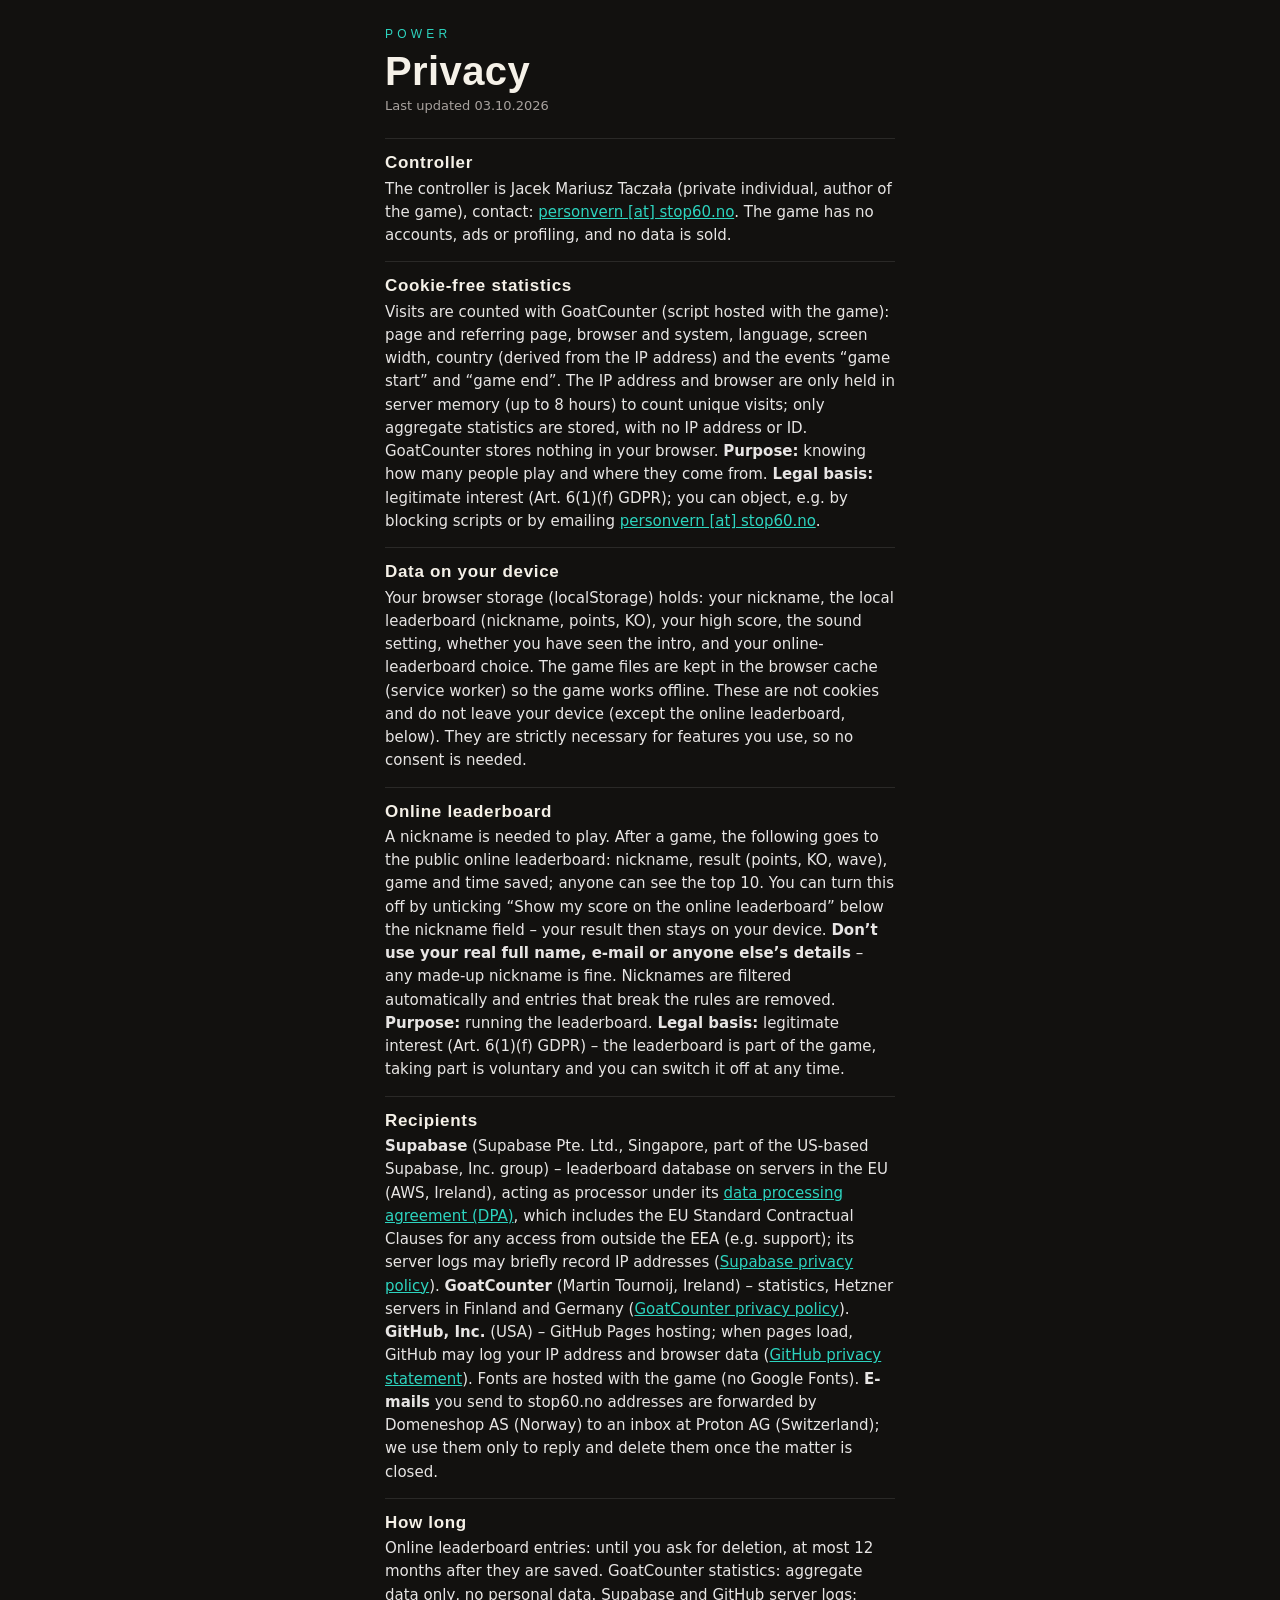
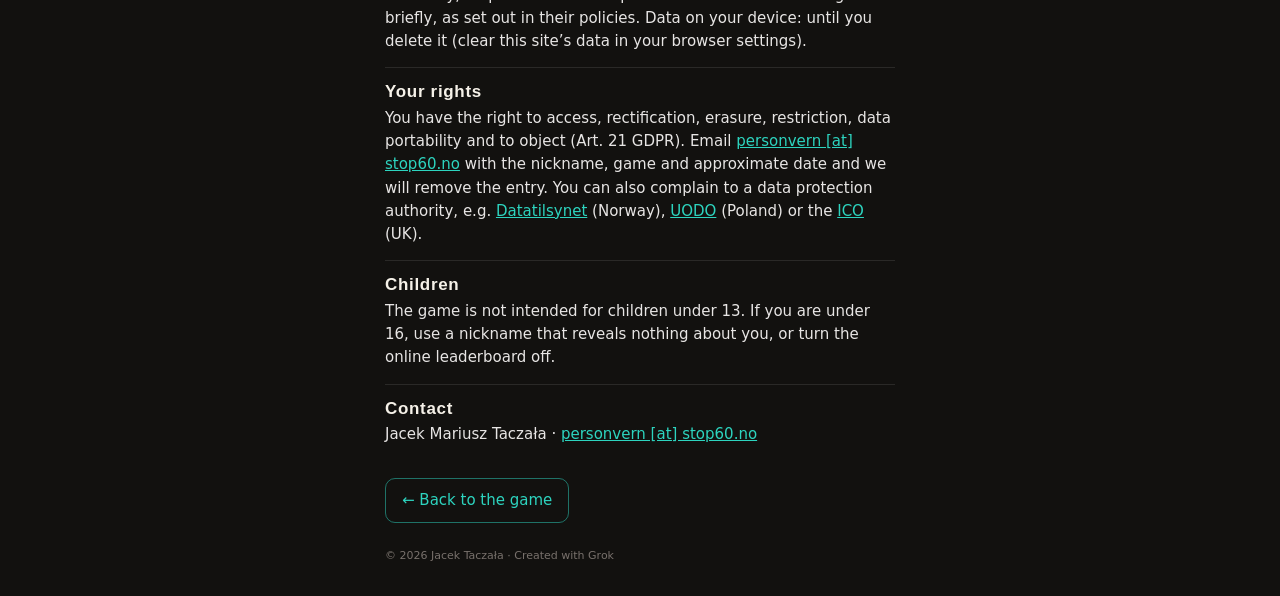
==== privacy/index.html @ 643639ee "Contact: domain e-mail (personvern@/kontakt@stop60.no, shown obfuscated, revealed on click) instead " ====
<!DOCTYPE html>
<!-- Copyright (c) 2026 Jacek Mariusz Taczała. All rights reserved. See LICENSE. -->
<html lang="en"><head><meta charset="utf-8"/>
<meta name="viewport" content="width=device-width, initial-scale=1, viewport-fit=cover"/>
<meta name="theme-color" content="#12110f"/><meta name="robots" content="noindex"/>
<title>Privacy – POWER</title>
<link rel="icon" type="image/svg+xml" href="/power/favicon.svg"/>
<link rel="stylesheet" href="/power/fonts/fonts.css"/>
<style>
html,body{margin:0;background:#12110f;color:#e7e5e4;font:400 15px/1.55 'IBM Plex Sans',system-ui,sans-serif}
main{max-width:34rem;margin:0 auto;padding:calc(env(safe-area-inset-top,0px) + 28px) 20px calc(env(safe-area-inset-bottom,0px) + 32px)}
.k{font:500 12px/1 'Oswald',sans-serif;letter-spacing:.35em;text-transform:uppercase;color:#2dd4bf;margin:0 0 10px}
h1{font:600 40px/1.05 'Oswald',sans-serif;color:#f5f1e8;margin:0 0 4px;letter-spacing:.01em}
.d{color:#a8a29e;font-size:13px;margin:0 0 22px}
h2{font:600 17px/1.2 'Oswald',sans-serif;letter-spacing:.04em;color:#f5f1e8;margin:0 0 4px}
section{border-top:1px solid rgba(255,255,255,.1);padding:14px 0}
section p{margin:0}
a{color:#2dd4bf}
.b{display:inline-block;margin-top:18px;padding:10px 16px;border-radius:10px;border:1px solid rgba(45,212,191,.5);text-decoration:none;font-weight:500}
footer{margin-top:24px;font-size:11px;color:#78716c}
</style></head><body><main>
<p class="k">POWER</p>
<h1>Privacy</h1>
<p class="d">Last updated 03.10.2026</p>
<section><h2>Controller</h2><p>The controller is Jacek Mariusz Taczała (private individual, author of the game), contact: <a class="em" href="#" data-u="personvern" data-d="stop60.no" title="Click to show the address" rel="nofollow">personvern [at] stop60.no</a>. The game has no accounts, ads or profiling, and no data is sold.</p></section>
<section><h2>Cookie-free statistics</h2><p>Visits are counted with GoatCounter (script hosted with the game): page and referring page, browser and system, language, screen width, country (derived from the IP address) and the events “game start” and “game end”. The IP address and browser are only held in server memory (up to 8 hours) to count unique visits; only aggregate statistics are stored, with no IP address or ID. GoatCounter stores nothing in your browser. <b>Purpose:</b> knowing how many people play and where they come from. <b>Legal basis:</b> legitimate interest (Art. 6(1)(f) GDPR); you can object, e.g. by blocking scripts or by emailing <a class="em" href="#" data-u="personvern" data-d="stop60.no" title="Click to show the address" rel="nofollow">personvern [at] stop60.no</a>.</p></section>
<section><h2>Data on your device</h2><p>Your browser storage (localStorage) holds: your nickname, the local leaderboard (nickname, points, KO), your high score, the sound setting, whether you have seen the intro, and your online-leaderboard choice. The game files are kept in the browser cache (service worker) so the game works offline. These are not cookies and do not leave your device (except the online leaderboard, below). They are strictly necessary for features you use, so no consent is needed.</p></section>
<section><h2>Online leaderboard</h2><p>A nickname is needed to play. After a game, the following goes to the public online leaderboard: nickname, result (points, KO, wave), game and time saved; anyone can see the top 10. You can turn this off by unticking “Show my score on the online leaderboard” below the nickname field – your result then stays on your device. <b>Don’t use your real full name, e-mail or anyone else’s details</b> – any made-up nickname is fine. Nicknames are filtered automatically and entries that break the rules are removed. <b>Purpose:</b> running the leaderboard. <b>Legal basis:</b> legitimate interest (Art. 6(1)(f) GDPR) – the leaderboard is part of the game, taking part is voluntary and you can switch it off at any time.</p></section>
<section><h2>Recipients</h2><p><b>Supabase</b> (Supabase Pte. Ltd., Singapore, part of the US-based Supabase, Inc. group) – leaderboard database on servers in the EU (AWS, Ireland), acting as processor under its <a href="https://supabase.com/legal/dpa" rel="noopener">data processing agreement (DPA)</a>, which includes the EU Standard Contractual Clauses for any access from outside the EEA (e.g. support); its server logs may briefly record IP addresses (<a href="https://supabase.com/privacy" rel="noopener">Supabase privacy policy</a>). <b>GoatCounter</b> (Martin Tournoij, Ireland) – statistics, Hetzner servers in Finland and Germany (<a href="https://www.goatcounter.com/help/privacy" rel="noopener">GoatCounter privacy policy</a>). <b>GitHub, Inc.</b> (USA) – GitHub Pages hosting; when pages load, GitHub may log your IP address and browser data (<a href="https://docs.github.com/en/site-policy/privacy-policies/github-general-privacy-statement" rel="noopener">GitHub privacy statement</a>). Fonts are hosted with the game (no Google Fonts). <b>E-mails</b> you send to stop60.no addresses are forwarded by Domeneshop AS (Norway) to an inbox at Proton AG (Switzerland); we use them only to reply and delete them once the matter is closed.</p></section>
<section><h2>How long</h2><p>Online leaderboard entries: until you ask for deletion, at most 12 months after they are saved. GoatCounter statistics: aggregate data only, no personal data. Supabase and GitHub server logs: briefly, as set out in their policies. Data on your device: until you delete it (clear this site’s data in your browser settings).</p></section>
<section><h2>Your rights</h2><p>You have the right to access, rectification, erasure, restriction, data portability and to object (Art. 21 GDPR). Email <a class="em" href="#" data-u="personvern" data-d="stop60.no" title="Click to show the address" rel="nofollow">personvern [at] stop60.no</a> with the nickname, game and approximate date and we will remove the entry. You can also complain to a data protection authority, e.g. <a href="https://www.datatilsynet.no/en/" rel="noopener">Datatilsynet</a> (Norway), <a href="https://uodo.gov.pl/en" rel="noopener">UODO</a> (Poland) or the <a href="https://ico.org.uk" rel="noopener">ICO</a> (UK).</p></section>
<section><h2>Children</h2><p>The game is not intended for children under 13. If you are under 16, use a nickname that reveals nothing about you, or turn the online leaderboard off.</p></section>
<section><h2>Contact</h2><p>Jacek Mariusz Taczała · <a class="em" href="#" data-u="personvern" data-d="stop60.no" title="Click to show the address" rel="nofollow">personvern [at] stop60.no</a></p></section>
<a class="b" id="back" href="/power/">← Back to the game</a>
<footer>© 2026 Jacek Taczała · Created with Grok</footer>
</main><script>/* e-mail revealed on click (anti-spam) */document.querySelectorAll("a.em").forEach(function(a){a.addEventListener("click",function(ev){if(a.dataset.on)return;ev.preventDefault();var m=a.dataset.u+String.fromCharCode(64)+a.dataset.d;a.href="mailto:"+m;a.textContent=m;a.dataset.on="1";});});</script></body></html>
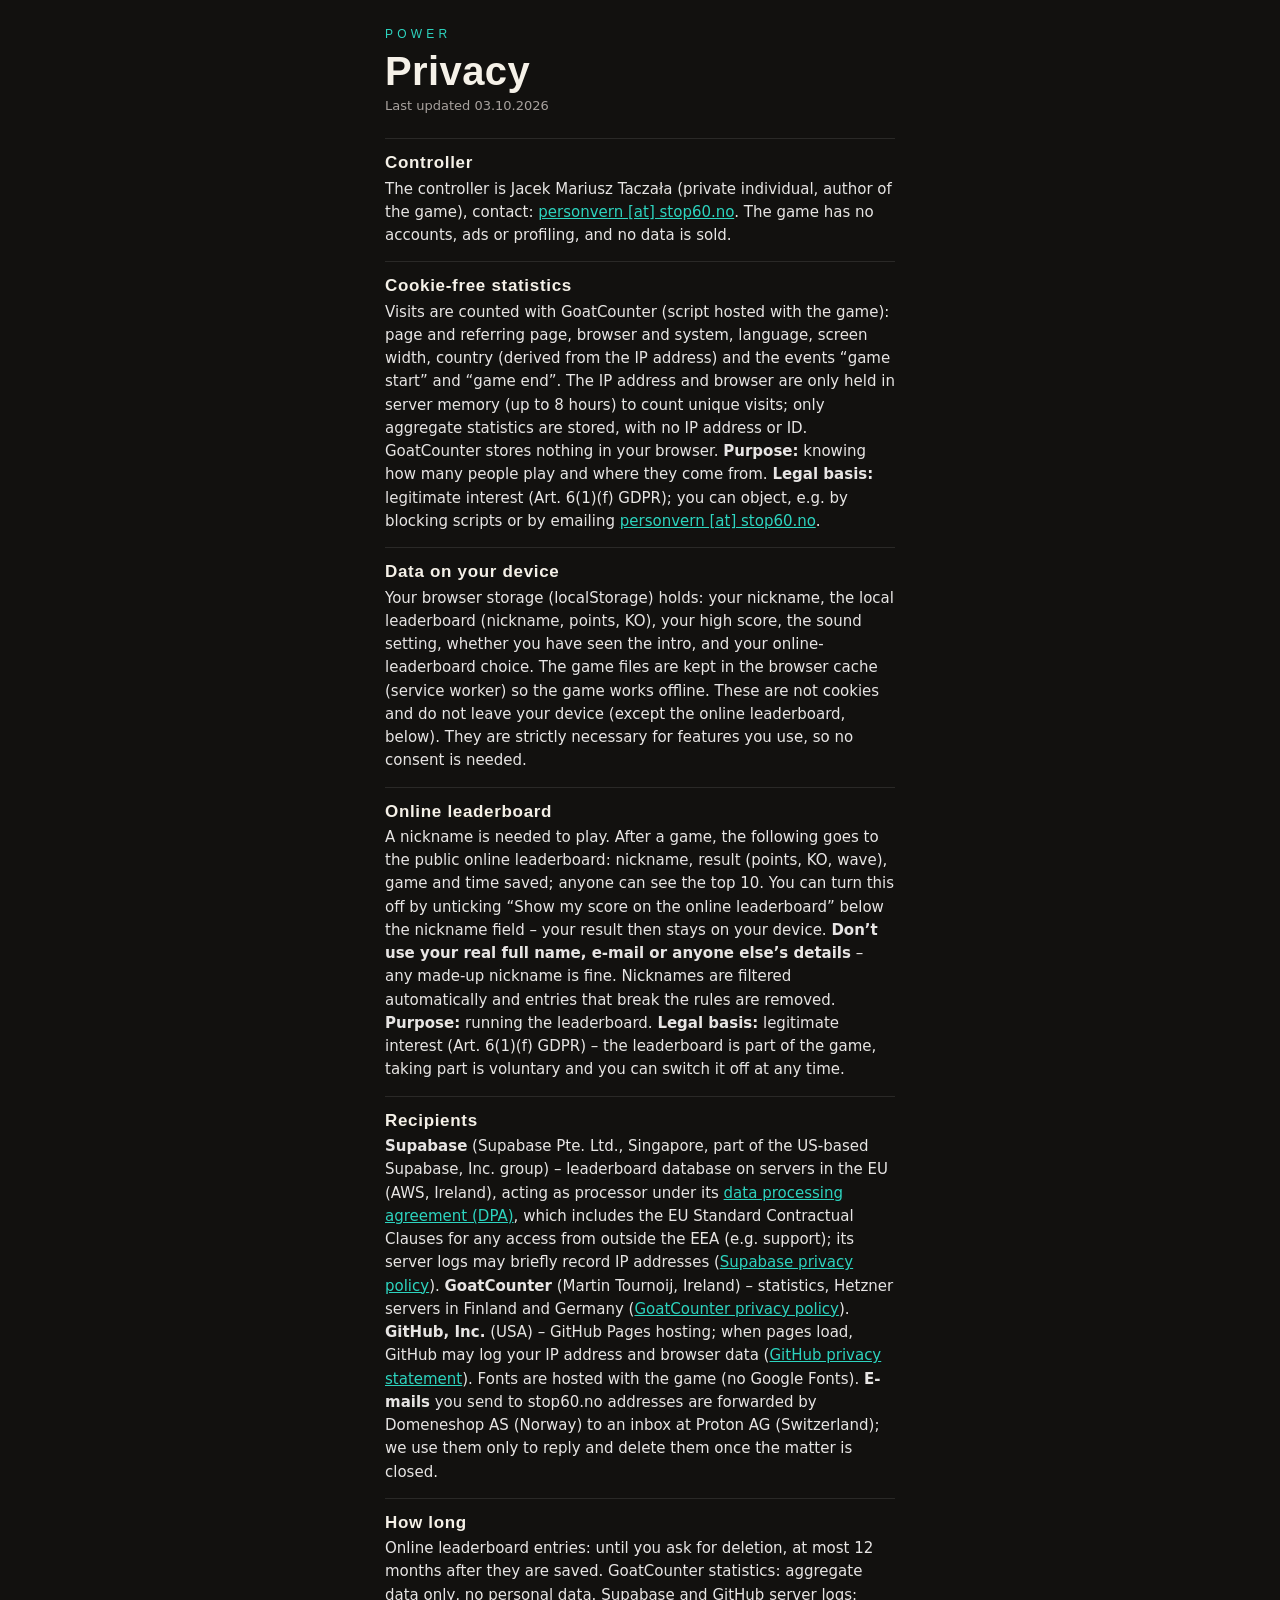
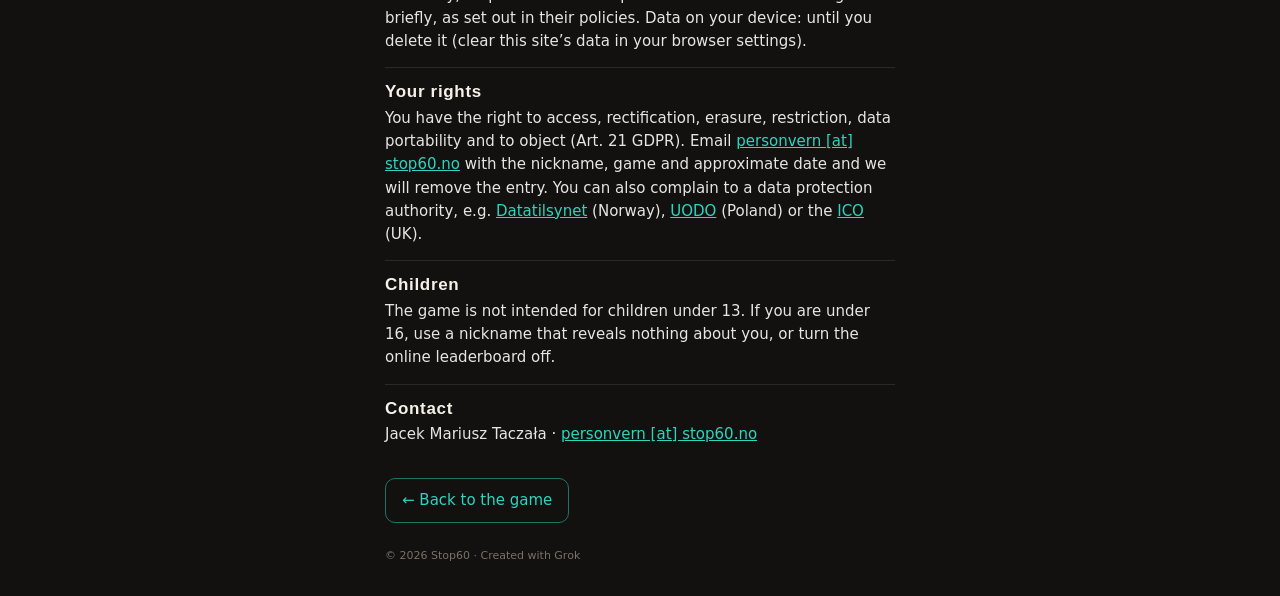
==== commit d351b0a5: "Footer/credits: '© 2026 Stop60' instead of the author's name (footers, meta author/copyright, credit" ====
--- a/privacy/index.html
+++ b/privacy/index.html
@@ -1,5 +1,5 @@
 <!DOCTYPE html>
-<!-- Copyright (c) 2026 Jacek Mariusz Taczała. All rights reserved. See LICENSE. -->
+<!-- Copyright (c) 2026 Stop60. All rights reserved. See LICENSE. -->
 <html lang="en"><head><meta charset="utf-8"/>
 <meta name="viewport" content="width=device-width, initial-scale=1, viewport-fit=cover"/>
 <meta name="theme-color" content="#12110f"/><meta name="robots" content="noindex"/>
@@ -32,5 +32,5 @@
 <section><h2>Children</h2><p>The game is not intended for children under 13. If you are under 16, use a nickname that reveals nothing about you, or turn the online leaderboard off.</p></section>
 <section><h2>Contact</h2><p>Jacek Mariusz Taczała · <a class="em" href="#" data-u="personvern" data-d="stop60.no" title="Click to show the address" rel="nofollow">personvern [at] stop60.no</a></p></section>
 <a class="b" id="back" href="/power/">← Back to the game</a>
-<footer>© 2026 Jacek Taczała · Created with Grok</footer>
+<footer>© 2026 Stop60 · Created with Grok</footer>
 </main><script>/* e-mail revealed on click (anti-spam) */document.querySelectorAll("a.em").forEach(function(a){a.addEventListener("click",function(ev){if(a.dataset.on)return;ev.preventDefault();var m=a.dataset.u+String.fromCharCode(64)+a.dataset.d;a.href="mailto:"+m;a.textContent=m;a.dataset.on="1";});});</script></body></html>
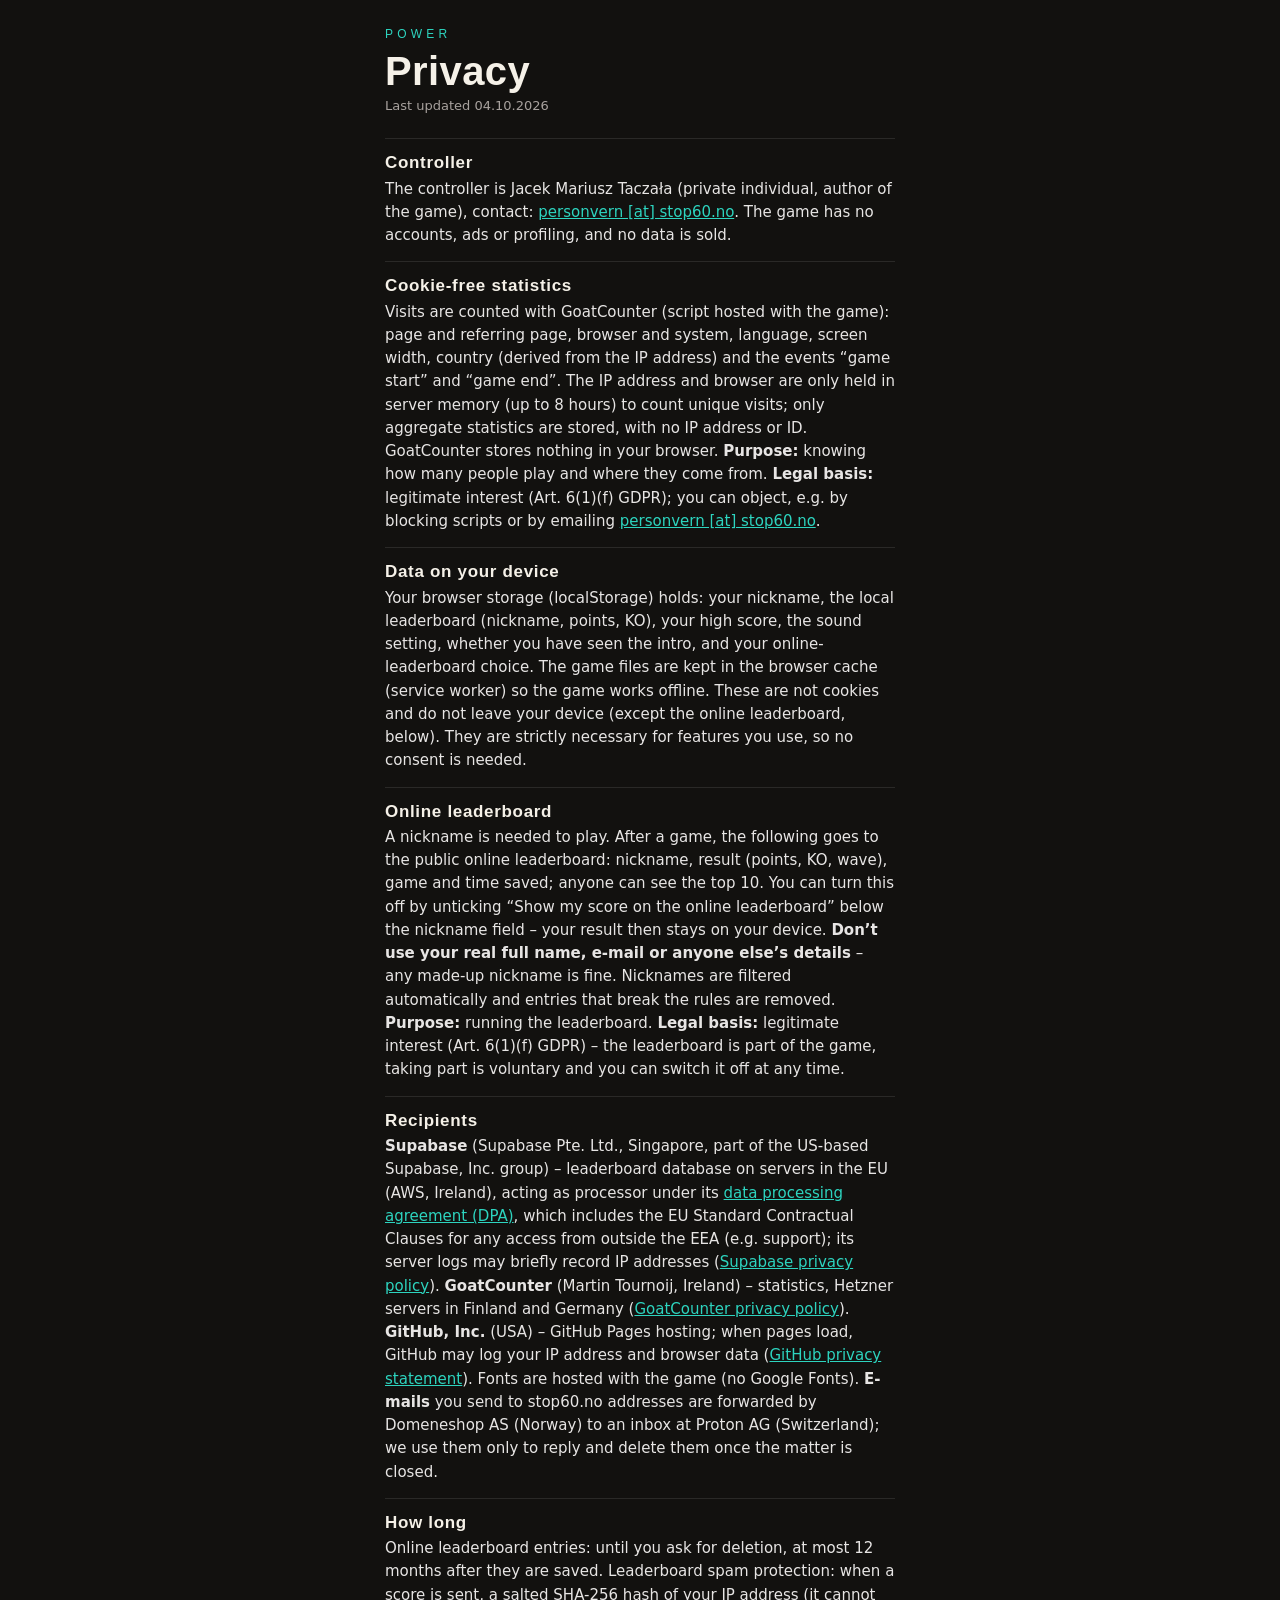
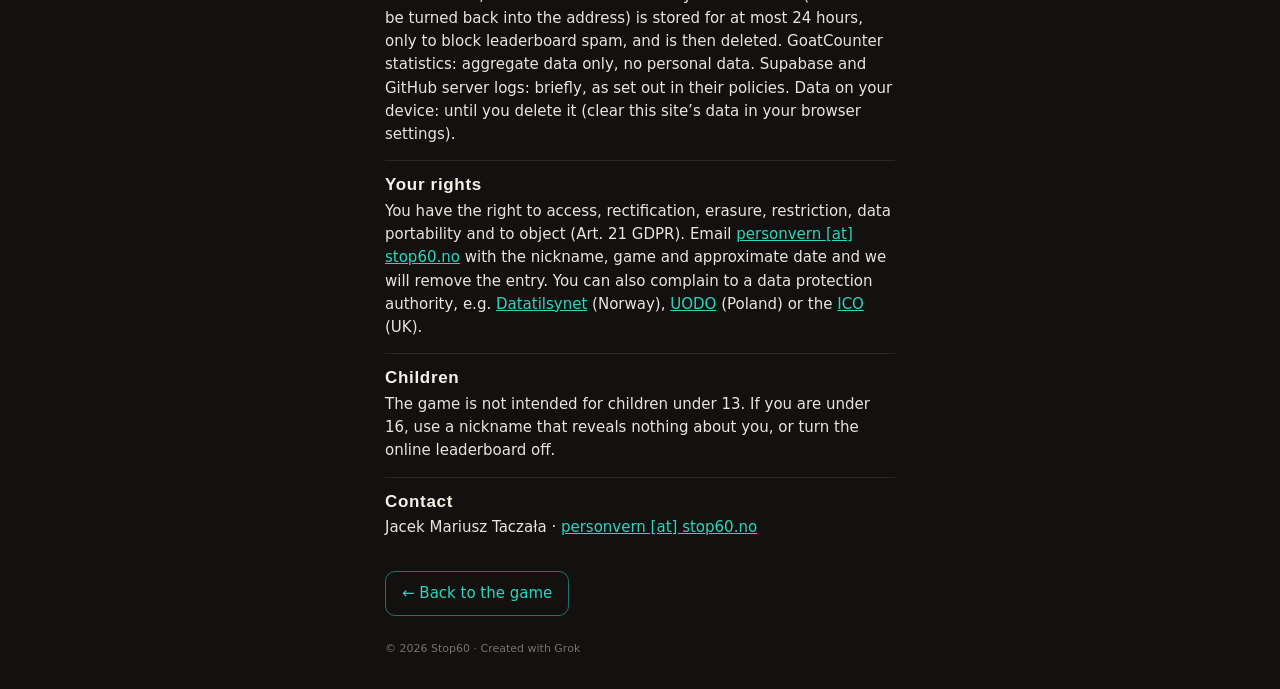
==== commit 5bb8c241: "Privacy policy: leaderboard spam protection (salted SHA-256 hash of IP, not reversible, kept max 24 " ====
--- a/privacy/index.html
+++ b/privacy/index.html
@@ -21,13 +21,13 @@
 </style></head><body><main>
 <p class="k">POWER</p>
 <h1>Privacy</h1>
-<p class="d">Last updated 03.10.2026</p>
+<p class="d">Last updated 04.10.2026</p>
 <section><h2>Controller</h2><p>The controller is Jacek Mariusz Taczała (private individual, author of the game), contact: <a class="em" href="#" data-u="personvern" data-d="stop60.no" title="Click to show the address" rel="nofollow">personvern [at] stop60.no</a>. The game has no accounts, ads or profiling, and no data is sold.</p></section>
 <section><h2>Cookie-free statistics</h2><p>Visits are counted with GoatCounter (script hosted with the game): page and referring page, browser and system, language, screen width, country (derived from the IP address) and the events “game start” and “game end”. The IP address and browser are only held in server memory (up to 8 hours) to count unique visits; only aggregate statistics are stored, with no IP address or ID. GoatCounter stores nothing in your browser. <b>Purpose:</b> knowing how many people play and where they come from. <b>Legal basis:</b> legitimate interest (Art. 6(1)(f) GDPR); you can object, e.g. by blocking scripts or by emailing <a class="em" href="#" data-u="personvern" data-d="stop60.no" title="Click to show the address" rel="nofollow">personvern [at] stop60.no</a>.</p></section>
 <section><h2>Data on your device</h2><p>Your browser storage (localStorage) holds: your nickname, the local leaderboard (nickname, points, KO), your high score, the sound setting, whether you have seen the intro, and your online-leaderboard choice. The game files are kept in the browser cache (service worker) so the game works offline. These are not cookies and do not leave your device (except the online leaderboard, below). They are strictly necessary for features you use, so no consent is needed.</p></section>
 <section><h2>Online leaderboard</h2><p>A nickname is needed to play. After a game, the following goes to the public online leaderboard: nickname, result (points, KO, wave), game and time saved; anyone can see the top 10. You can turn this off by unticking “Show my score on the online leaderboard” below the nickname field – your result then stays on your device. <b>Don’t use your real full name, e-mail or anyone else’s details</b> – any made-up nickname is fine. Nicknames are filtered automatically and entries that break the rules are removed. <b>Purpose:</b> running the leaderboard. <b>Legal basis:</b> legitimate interest (Art. 6(1)(f) GDPR) – the leaderboard is part of the game, taking part is voluntary and you can switch it off at any time.</p></section>
 <section><h2>Recipients</h2><p><b>Supabase</b> (Supabase Pte. Ltd., Singapore, part of the US-based Supabase, Inc. group) – leaderboard database on servers in the EU (AWS, Ireland), acting as processor under its <a href="https://supabase.com/legal/dpa" rel="noopener">data processing agreement (DPA)</a>, which includes the EU Standard Contractual Clauses for any access from outside the EEA (e.g. support); its server logs may briefly record IP addresses (<a href="https://supabase.com/privacy" rel="noopener">Supabase privacy policy</a>). <b>GoatCounter</b> (Martin Tournoij, Ireland) – statistics, Hetzner servers in Finland and Germany (<a href="https://www.goatcounter.com/help/privacy" rel="noopener">GoatCounter privacy policy</a>). <b>GitHub, Inc.</b> (USA) – GitHub Pages hosting; when pages load, GitHub may log your IP address and browser data (<a href="https://docs.github.com/en/site-policy/privacy-policies/github-general-privacy-statement" rel="noopener">GitHub privacy statement</a>). Fonts are hosted with the game (no Google Fonts). <b>E-mails</b> you send to stop60.no addresses are forwarded by Domeneshop AS (Norway) to an inbox at Proton AG (Switzerland); we use them only to reply and delete them once the matter is closed.</p></section>
-<section><h2>How long</h2><p>Online leaderboard entries: until you ask for deletion, at most 12 months after they are saved. GoatCounter statistics: aggregate data only, no personal data. Supabase and GitHub server logs: briefly, as set out in their policies. Data on your device: until you delete it (clear this site’s data in your browser settings).</p></section>
+<section><h2>How long</h2><p>Online leaderboard entries: until you ask for deletion, at most 12 months after they are saved. Leaderboard spam protection: when a score is sent, a salted SHA-256 hash of your IP address (it cannot be turned back into the address) is stored for at most 24 hours, only to block leaderboard spam, and is then deleted. GoatCounter statistics: aggregate data only, no personal data. Supabase and GitHub server logs: briefly, as set out in their policies. Data on your device: until you delete it (clear this site’s data in your browser settings).</p></section>
 <section><h2>Your rights</h2><p>You have the right to access, rectification, erasure, restriction, data portability and to object (Art. 21 GDPR). Email <a class="em" href="#" data-u="personvern" data-d="stop60.no" title="Click to show the address" rel="nofollow">personvern [at] stop60.no</a> with the nickname, game and approximate date and we will remove the entry. You can also complain to a data protection authority, e.g. <a href="https://www.datatilsynet.no/en/" rel="noopener">Datatilsynet</a> (Norway), <a href="https://uodo.gov.pl/en" rel="noopener">UODO</a> (Poland) or the <a href="https://ico.org.uk" rel="noopener">ICO</a> (UK).</p></section>
 <section><h2>Children</h2><p>The game is not intended for children under 13. If you are under 16, use a nickname that reveals nothing about you, or turn the online leaderboard off.</p></section>
 <section><h2>Contact</h2><p>Jacek Mariusz Taczała · <a class="em" href="#" data-u="personvern" data-d="stop60.no" title="Click to show the address" rel="nofollow">personvern [at] stop60.no</a></p></section>
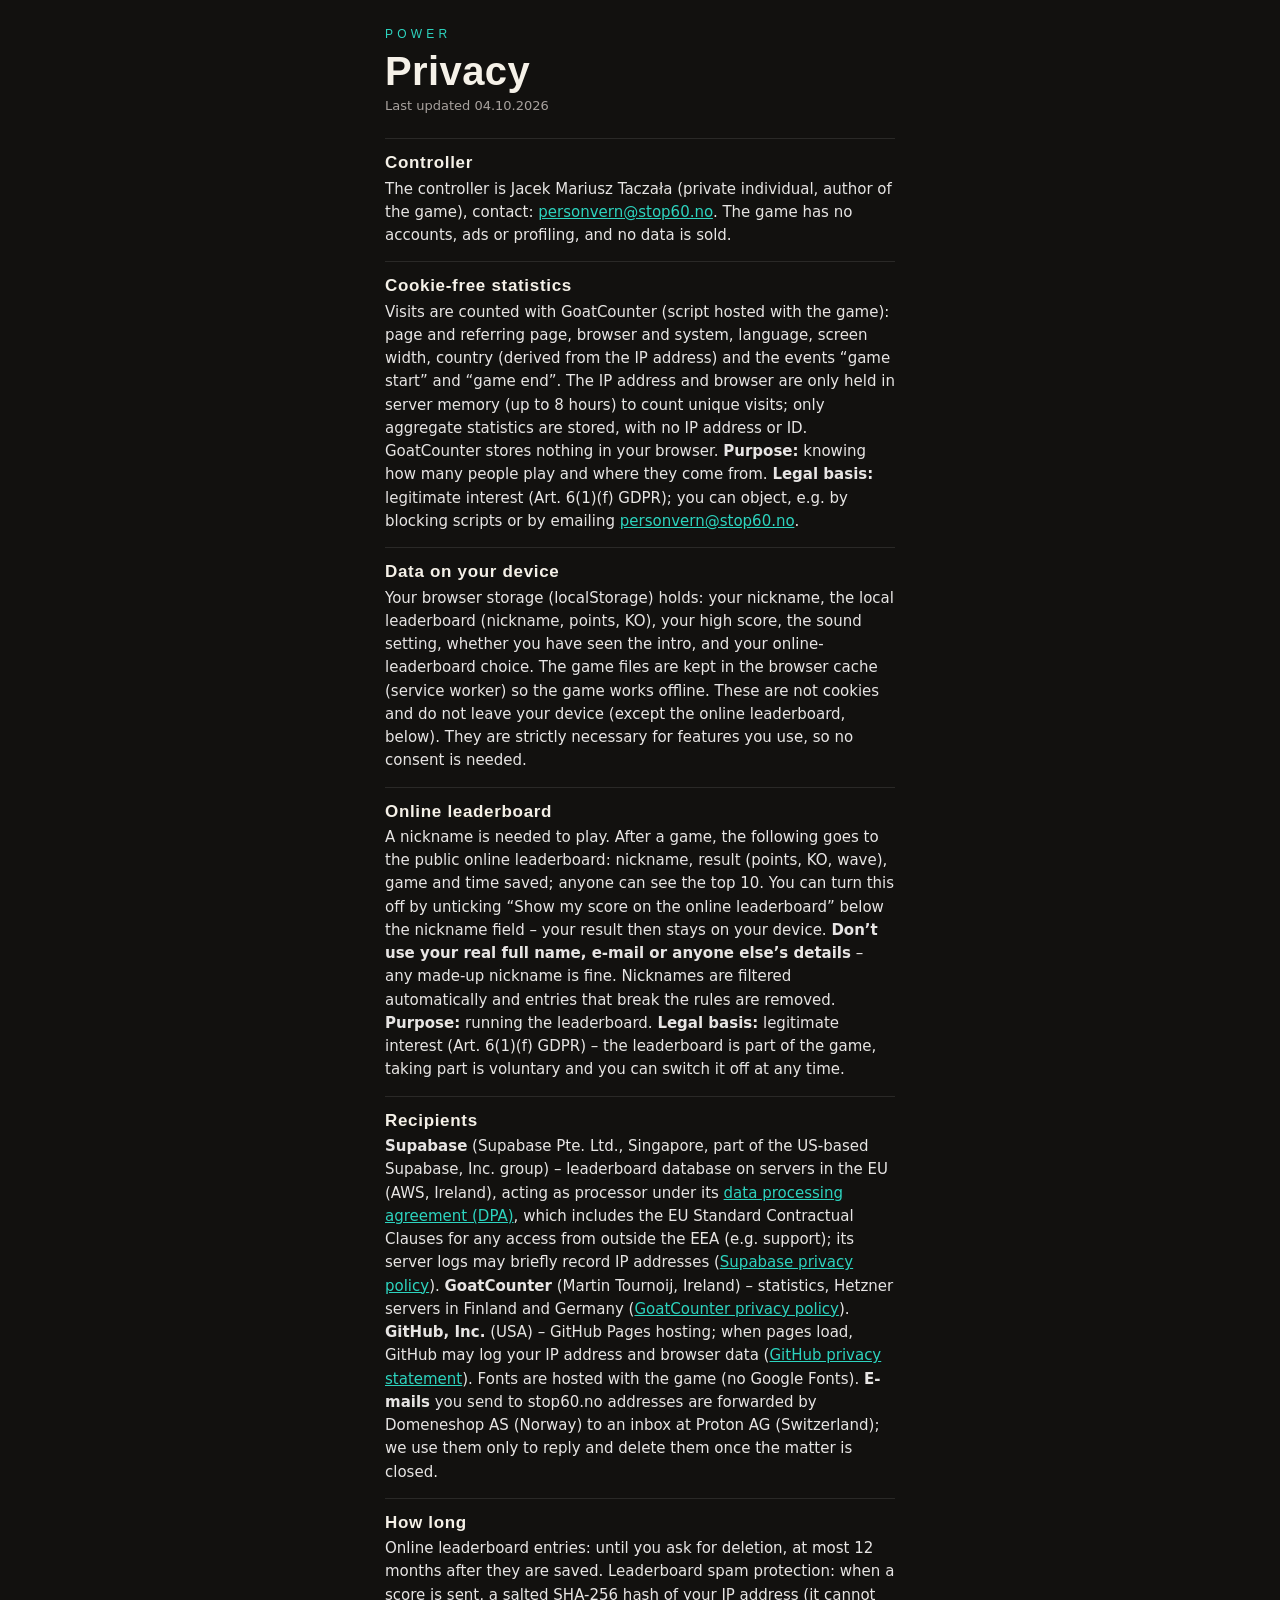
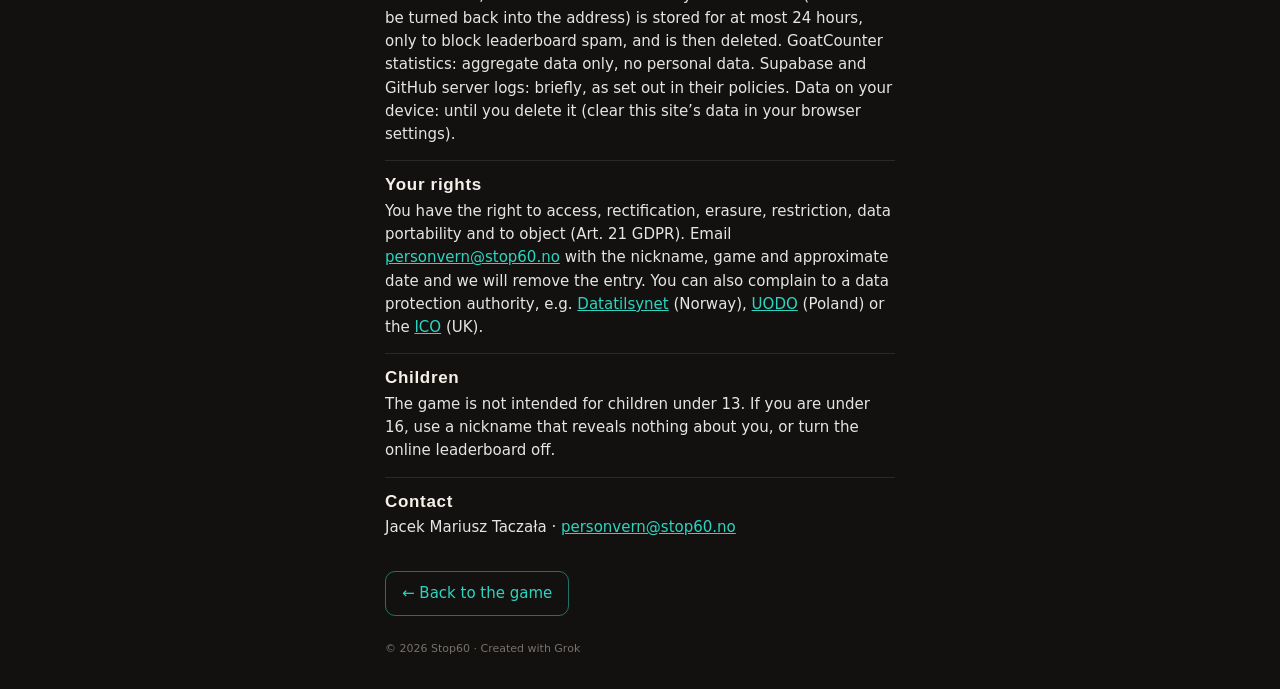
==== commit 9ce8280a: "Contact e-mails shown with a real @ (user&#64;stop60.no in HTML, mailto: link assembled in JS at run" ====
--- a/privacy/index.html
+++ b/privacy/index.html
@@ -22,15 +22,15 @@
 <p class="k">POWER</p>
 <h1>Privacy</h1>
 <p class="d">Last updated 04.10.2026</p>
-<section><h2>Controller</h2><p>The controller is Jacek Mariusz Taczała (private individual, author of the game), contact: <a class="em" href="#" data-u="personvern" data-d="stop60.no" title="Click to show the address" rel="nofollow">personvern [at] stop60.no</a>. The game has no accounts, ads or profiling, and no data is sold.</p></section>
-<section><h2>Cookie-free statistics</h2><p>Visits are counted with GoatCounter (script hosted with the game): page and referring page, browser and system, language, screen width, country (derived from the IP address) and the events “game start” and “game end”. The IP address and browser are only held in server memory (up to 8 hours) to count unique visits; only aggregate statistics are stored, with no IP address or ID. GoatCounter stores nothing in your browser. <b>Purpose:</b> knowing how many people play and where they come from. <b>Legal basis:</b> legitimate interest (Art. 6(1)(f) GDPR); you can object, e.g. by blocking scripts or by emailing <a class="em" href="#" data-u="personvern" data-d="stop60.no" title="Click to show the address" rel="nofollow">personvern [at] stop60.no</a>.</p></section>
+<section><h2>Controller</h2><p>The controller is Jacek Mariusz Taczała (private individual, author of the game), contact: <a class="em" href="#" data-u="personvern" data-d="stop60.no" rel="nofollow">personvern&#64;stop60.no</a>. The game has no accounts, ads or profiling, and no data is sold.</p></section>
+<section><h2>Cookie-free statistics</h2><p>Visits are counted with GoatCounter (script hosted with the game): page and referring page, browser and system, language, screen width, country (derived from the IP address) and the events “game start” and “game end”. The IP address and browser are only held in server memory (up to 8 hours) to count unique visits; only aggregate statistics are stored, with no IP address or ID. GoatCounter stores nothing in your browser. <b>Purpose:</b> knowing how many people play and where they come from. <b>Legal basis:</b> legitimate interest (Art. 6(1)(f) GDPR); you can object, e.g. by blocking scripts or by emailing <a class="em" href="#" data-u="personvern" data-d="stop60.no" rel="nofollow">personvern&#64;stop60.no</a>.</p></section>
 <section><h2>Data on your device</h2><p>Your browser storage (localStorage) holds: your nickname, the local leaderboard (nickname, points, KO), your high score, the sound setting, whether you have seen the intro, and your online-leaderboard choice. The game files are kept in the browser cache (service worker) so the game works offline. These are not cookies and do not leave your device (except the online leaderboard, below). They are strictly necessary for features you use, so no consent is needed.</p></section>
 <section><h2>Online leaderboard</h2><p>A nickname is needed to play. After a game, the following goes to the public online leaderboard: nickname, result (points, KO, wave), game and time saved; anyone can see the top 10. You can turn this off by unticking “Show my score on the online leaderboard” below the nickname field – your result then stays on your device. <b>Don’t use your real full name, e-mail or anyone else’s details</b> – any made-up nickname is fine. Nicknames are filtered automatically and entries that break the rules are removed. <b>Purpose:</b> running the leaderboard. <b>Legal basis:</b> legitimate interest (Art. 6(1)(f) GDPR) – the leaderboard is part of the game, taking part is voluntary and you can switch it off at any time.</p></section>
 <section><h2>Recipients</h2><p><b>Supabase</b> (Supabase Pte. Ltd., Singapore, part of the US-based Supabase, Inc. group) – leaderboard database on servers in the EU (AWS, Ireland), acting as processor under its <a href="https://supabase.com/legal/dpa" rel="noopener">data processing agreement (DPA)</a>, which includes the EU Standard Contractual Clauses for any access from outside the EEA (e.g. support); its server logs may briefly record IP addresses (<a href="https://supabase.com/privacy" rel="noopener">Supabase privacy policy</a>). <b>GoatCounter</b> (Martin Tournoij, Ireland) – statistics, Hetzner servers in Finland and Germany (<a href="https://www.goatcounter.com/help/privacy" rel="noopener">GoatCounter privacy policy</a>). <b>GitHub, Inc.</b> (USA) – GitHub Pages hosting; when pages load, GitHub may log your IP address and browser data (<a href="https://docs.github.com/en/site-policy/privacy-policies/github-general-privacy-statement" rel="noopener">GitHub privacy statement</a>). Fonts are hosted with the game (no Google Fonts). <b>E-mails</b> you send to stop60.no addresses are forwarded by Domeneshop AS (Norway) to an inbox at Proton AG (Switzerland); we use them only to reply and delete them once the matter is closed.</p></section>
 <section><h2>How long</h2><p>Online leaderboard entries: until you ask for deletion, at most 12 months after they are saved. Leaderboard spam protection: when a score is sent, a salted SHA-256 hash of your IP address (it cannot be turned back into the address) is stored for at most 24 hours, only to block leaderboard spam, and is then deleted. GoatCounter statistics: aggregate data only, no personal data. Supabase and GitHub server logs: briefly, as set out in their policies. Data on your device: until you delete it (clear this site’s data in your browser settings).</p></section>
-<section><h2>Your rights</h2><p>You have the right to access, rectification, erasure, restriction, data portability and to object (Art. 21 GDPR). Email <a class="em" href="#" data-u="personvern" data-d="stop60.no" title="Click to show the address" rel="nofollow">personvern [at] stop60.no</a> with the nickname, game and approximate date and we will remove the entry. You can also complain to a data protection authority, e.g. <a href="https://www.datatilsynet.no/en/" rel="noopener">Datatilsynet</a> (Norway), <a href="https://uodo.gov.pl/en" rel="noopener">UODO</a> (Poland) or the <a href="https://ico.org.uk" rel="noopener">ICO</a> (UK).</p></section>
+<section><h2>Your rights</h2><p>You have the right to access, rectification, erasure, restriction, data portability and to object (Art. 21 GDPR). Email <a class="em" href="#" data-u="personvern" data-d="stop60.no" rel="nofollow">personvern&#64;stop60.no</a> with the nickname, game and approximate date and we will remove the entry. You can also complain to a data protection authority, e.g. <a href="https://www.datatilsynet.no/en/" rel="noopener">Datatilsynet</a> (Norway), <a href="https://uodo.gov.pl/en" rel="noopener">UODO</a> (Poland) or the <a href="https://ico.org.uk" rel="noopener">ICO</a> (UK).</p></section>
 <section><h2>Children</h2><p>The game is not intended for children under 13. If you are under 16, use a nickname that reveals nothing about you, or turn the online leaderboard off.</p></section>
-<section><h2>Contact</h2><p>Jacek Mariusz Taczała · <a class="em" href="#" data-u="personvern" data-d="stop60.no" title="Click to show the address" rel="nofollow">personvern [at] stop60.no</a></p></section>
+<section><h2>Contact</h2><p>Jacek Mariusz Taczała · <a class="em" href="#" data-u="personvern" data-d="stop60.no" rel="nofollow">personvern&#64;stop60.no</a></p></section>
 <a class="b" id="back" href="/power/">← Back to the game</a>
 <footer>© 2026 Stop60 · Created with Grok</footer>
-</main><script>/* e-mail revealed on click (anti-spam) */document.querySelectorAll("a.em").forEach(function(a){a.addEventListener("click",function(ev){if(a.dataset.on)return;ev.preventDefault();var m=a.dataset.u+String.fromCharCode(64)+a.dataset.d;a.href="mailto:"+m;a.textContent=m;a.dataset.on="1";});});</script></body></html>
+</main><script>/* e-mail links: address assembled at runtime (light anti-spam) */document.querySelectorAll("a.em").forEach(function(a){var m=a.dataset.u+String.fromCharCode(64)+a.dataset.d;a.href="mailto:"+m;a.textContent=m;});</script></body></html>
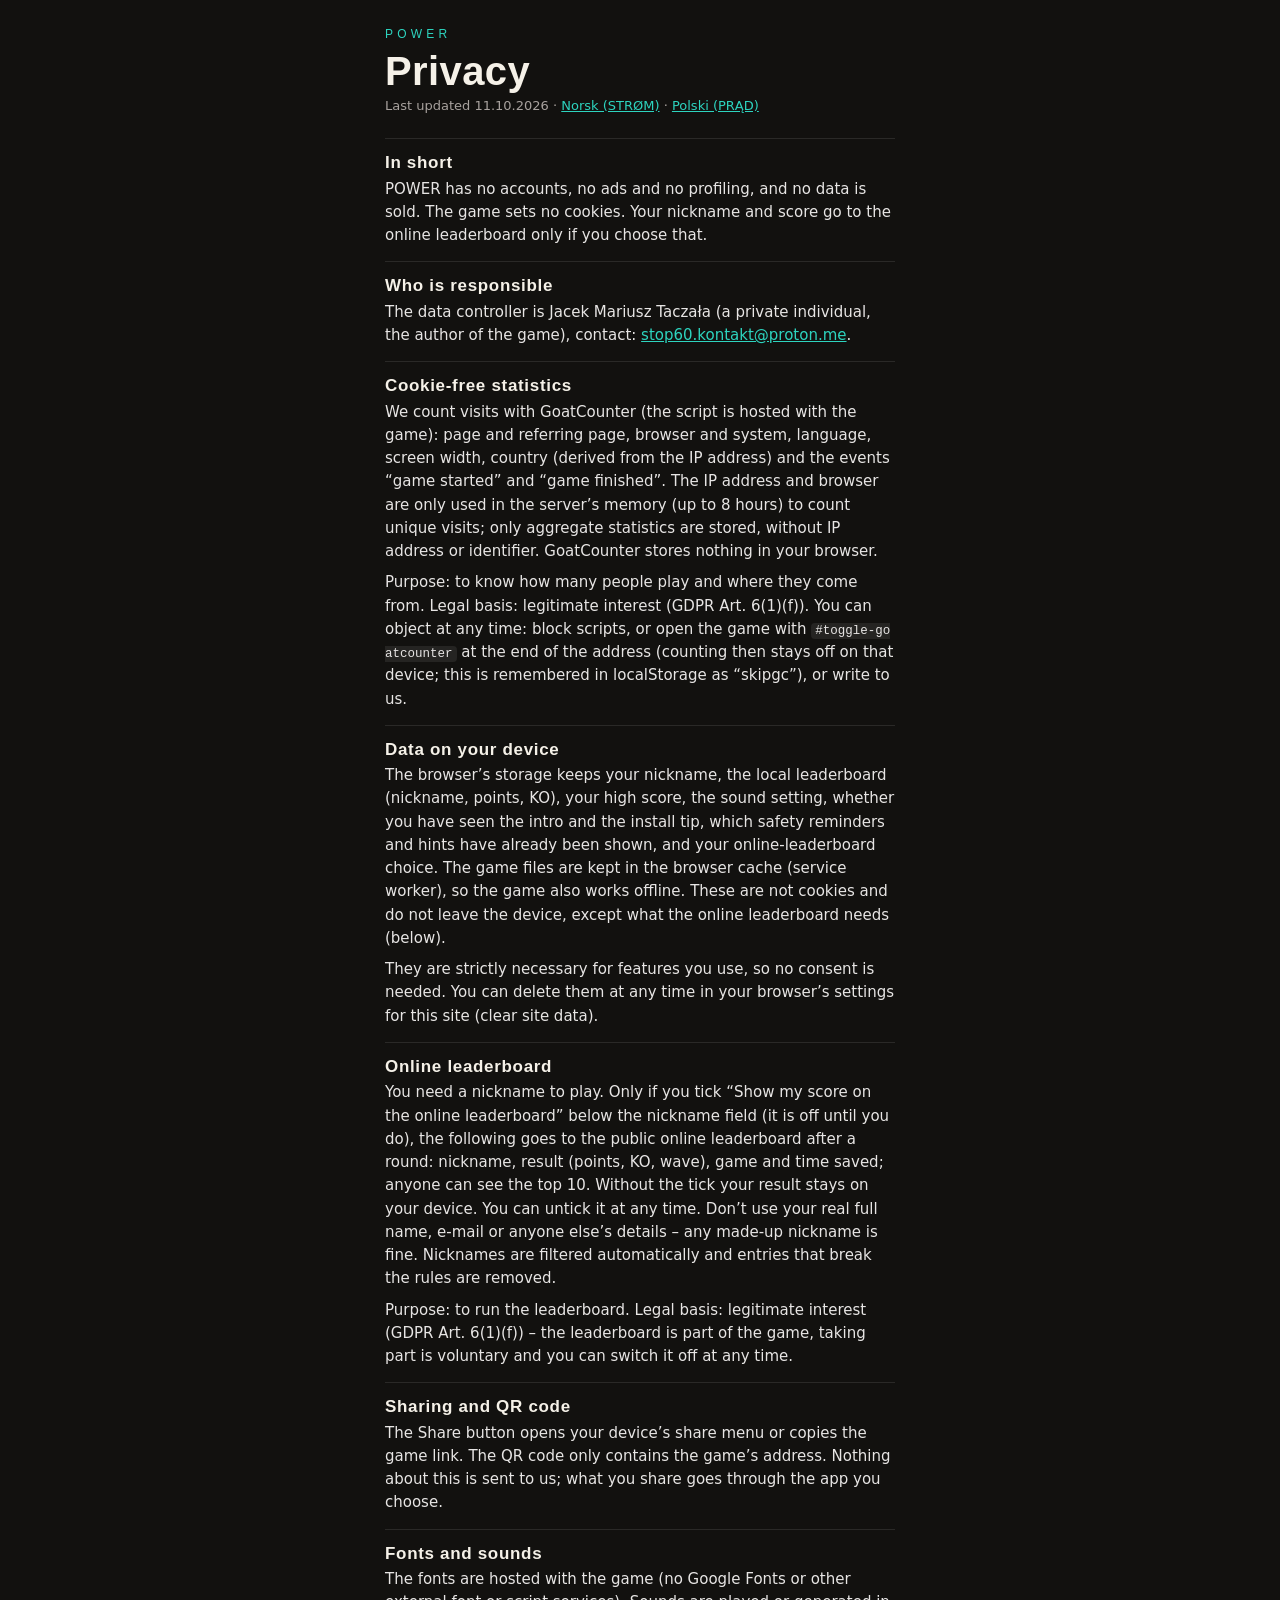
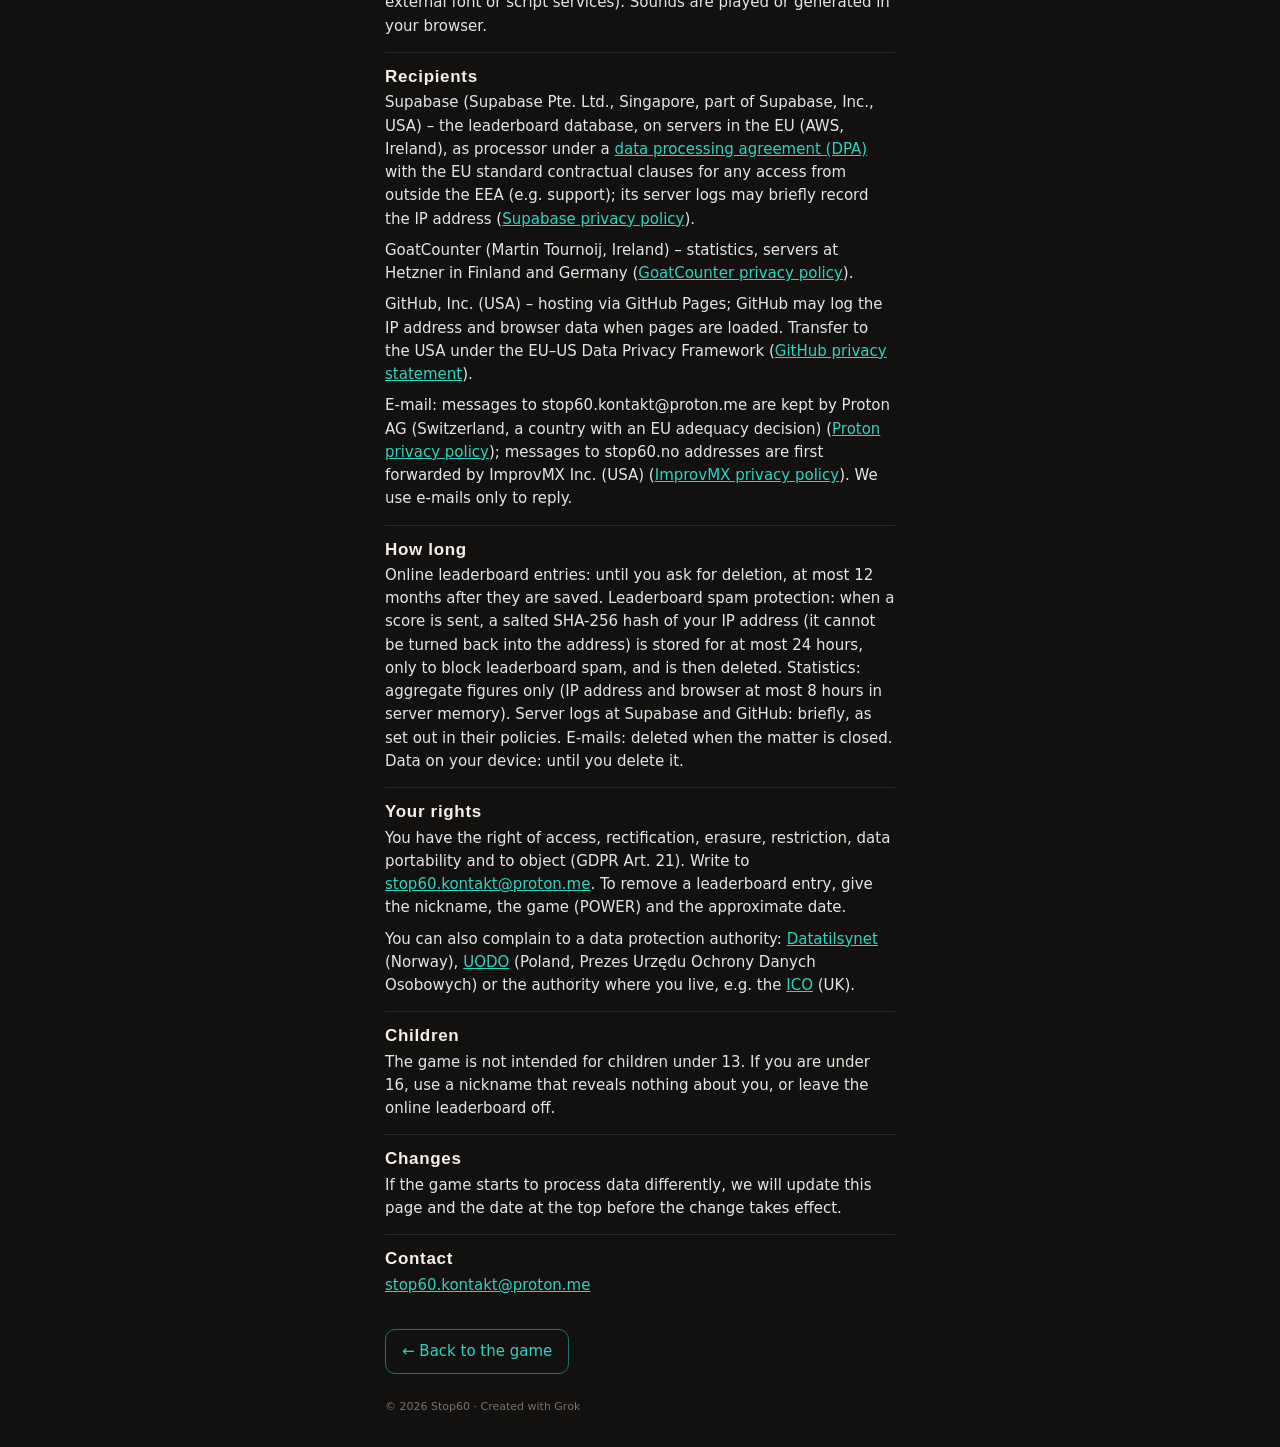
==== commit 5ba046b2: "Privacy page updated: online leaderboard described as opt-in (matches the code: off until ticked), c" ====
--- a/privacy/index.html
+++ b/privacy/index.html
@@ -18,19 +18,12 @@
 a{color:#2dd4bf}
 .b{display:inline-block;margin-top:18px;padding:10px 16px;border-radius:10px;border:1px solid rgba(45,212,191,.5);text-decoration:none;font-weight:500}
 footer{margin-top:24px;font-size:11px;color:#78716c}
+section p+p{margin-top:8px}code{font:12.5px/1.4 ui-monospace,SFMono-Regular,Menlo,monospace;background:rgba(255,255,255,.08);padding:1px 4px;border-radius:4px;word-break:break-all}
 </style></head><body><main>
 <p class="k">POWER</p>
 <h1>Privacy</h1>
-<p class="d">Last updated 04.10.2026</p>
-<section><h2>Controller</h2><p>The controller is Jacek Mariusz Taczała (private individual, author of the game), contact: <a class="em" href="#" data-u="personvern" data-d="stop60.no" rel="nofollow">personvern&#64;stop60.no</a>. The game has no accounts, ads or profiling, and no data is sold.</p></section>
-<section><h2>Cookie-free statistics</h2><p>Visits are counted with GoatCounter (script hosted with the game): page and referring page, browser and system, language, screen width, country (derived from the IP address) and the events “game start” and “game end”. The IP address and browser are only held in server memory (up to 8 hours) to count unique visits; only aggregate statistics are stored, with no IP address or ID. GoatCounter stores nothing in your browser. <b>Purpose:</b> knowing how many people play and where they come from. <b>Legal basis:</b> legitimate interest (Art. 6(1)(f) GDPR); you can object, e.g. by blocking scripts or by emailing <a class="em" href="#" data-u="personvern" data-d="stop60.no" rel="nofollow">personvern&#64;stop60.no</a>.</p></section>
-<section><h2>Data on your device</h2><p>Your browser storage (localStorage) holds: your nickname, the local leaderboard (nickname, points, KO), your high score, the sound setting, whether you have seen the intro, and your online-leaderboard choice. The game files are kept in the browser cache (service worker) so the game works offline. These are not cookies and do not leave your device (except the online leaderboard, below). They are strictly necessary for features you use, so no consent is needed.</p></section>
-<section><h2>Online leaderboard</h2><p>A nickname is needed to play. After a game, the following goes to the public online leaderboard: nickname, result (points, KO, wave), game and time saved; anyone can see the top 10. You can turn this off by unticking “Show my score on the online leaderboard” below the nickname field – your result then stays on your device. <b>Don’t use your real full name, e-mail or anyone else’s details</b> – any made-up nickname is fine. Nicknames are filtered automatically and entries that break the rules are removed. <b>Purpose:</b> running the leaderboard. <b>Legal basis:</b> legitimate interest (Art. 6(1)(f) GDPR) – the leaderboard is part of the game, taking part is voluntary and you can switch it off at any time.</p></section>
-<section><h2>Recipients</h2><p><b>Supabase</b> (Supabase Pte. Ltd., Singapore, part of the US-based Supabase, Inc. group) – leaderboard database on servers in the EU (AWS, Ireland), acting as processor under its <a href="https://supabase.com/legal/dpa" rel="noopener">data processing agreement (DPA)</a>, which includes the EU Standard Contractual Clauses for any access from outside the EEA (e.g. support); its server logs may briefly record IP addresses (<a href="https://supabase.com/privacy" rel="noopener">Supabase privacy policy</a>). <b>GoatCounter</b> (Martin Tournoij, Ireland) – statistics, Hetzner servers in Finland and Germany (<a href="https://www.goatcounter.com/help/privacy" rel="noopener">GoatCounter privacy policy</a>). <b>GitHub, Inc.</b> (USA) – GitHub Pages hosting; when pages load, GitHub may log your IP address and browser data (<a href="https://docs.github.com/en/site-policy/privacy-policies/github-general-privacy-statement" rel="noopener">GitHub privacy statement</a>). Fonts are hosted with the game (no Google Fonts). <b>E-mails</b> you send to stop60.no addresses are forwarded by Domeneshop AS (Norway) to an inbox at Proton AG (Switzerland); we use them only to reply and delete them once the matter is closed.</p></section>
-<section><h2>How long</h2><p>Online leaderboard entries: until you ask for deletion, at most 12 months after they are saved. Leaderboard spam protection: when a score is sent, a salted SHA-256 hash of your IP address (it cannot be turned back into the address) is stored for at most 24 hours, only to block leaderboard spam, and is then deleted. GoatCounter statistics: aggregate data only, no personal data. Supabase and GitHub server logs: briefly, as set out in their policies. Data on your device: until you delete it (clear this site’s data in your browser settings).</p></section>
-<section><h2>Your rights</h2><p>You have the right to access, rectification, erasure, restriction, data portability and to object (Art. 21 GDPR). Email <a class="em" href="#" data-u="personvern" data-d="stop60.no" rel="nofollow">personvern&#64;stop60.no</a> with the nickname, game and approximate date and we will remove the entry. You can also complain to a data protection authority, e.g. <a href="https://www.datatilsynet.no/en/" rel="noopener">Datatilsynet</a> (Norway), <a href="https://uodo.gov.pl/en" rel="noopener">UODO</a> (Poland) or the <a href="https://ico.org.uk" rel="noopener">ICO</a> (UK).</p></section>
-<section><h2>Children</h2><p>The game is not intended for children under 13. If you are under 16, use a nickname that reveals nothing about you, or turn the online leaderboard off.</p></section>
-<section><h2>Contact</h2><p>Jacek Mariusz Taczała · <a class="em" href="#" data-u="personvern" data-d="stop60.no" rel="nofollow">personvern&#64;stop60.no</a></p></section>
+<p class="d">Last updated 11.10.2026 · <a href="/strom/personvern/" hreflang="nb">Norsk (STRØM)</a> · <a href="/prad/prywatnosc/" hreflang="pl">Polski (PRĄD)</a></p>
+<section><h2>In short</h2><p>POWER has no accounts, no ads and no profiling, and no data is sold. The game sets no cookies. Your nickname and score go to the online leaderboard only if you choose that.</p></section><section><h2>Who is responsible</h2><p>The data controller is Jacek Mariusz Taczała (a private individual, the author of the game), contact: <a class="em" href="#" data-u="stop60.kontakt" data-d="proton.me" rel="nofollow">stop60.kontakt&#64;proton.me</a>.</p></section><section><h2>Cookie-free statistics</h2><p>We count visits with GoatCounter (the script is hosted with the game): page and referring page, browser and system, language, screen width, country (derived from the IP address) and the events “game started” and “game finished”. The IP address and browser are only used in the server’s memory (up to 8 hours) to count unique visits; only aggregate statistics are stored, without IP address or identifier. GoatCounter stores nothing in your browser.</p><p>Purpose: to know how many people play and where they come from. Legal basis: legitimate interest (GDPR Art. 6(1)(f)). You can object at any time: block scripts, or open the game with <code>#toggle-goatcounter</code> at the end of the address (counting then stays off on that device; this is remembered in localStorage as “skipgc”), or write to us.</p></section><section><h2>Data on your device</h2><p>The browser’s storage keeps your nickname, the local leaderboard (nickname, points, KO), your high score, the sound setting, whether you have seen the intro and the install tip, which safety reminders and hints have already been shown, and your online-leaderboard choice. The game files are kept in the browser cache (service worker), so the game also works offline. These are not cookies and do not leave the device, except what the online leaderboard needs (below).</p><p>They are strictly necessary for features you use, so no consent is needed. You can delete them at any time in your browser’s settings for this site (clear site data).</p></section><section><h2>Online leaderboard</h2><p>You need a nickname to play. Only if you tick “Show my score on the online leaderboard” below the nickname field (it is off until you do), the following goes to the public online leaderboard after a round: nickname, result (points, KO, wave), game and time saved; anyone can see the top 10. Without the tick your result stays on your device. You can untick it at any time. Don’t use your real full name, e-mail or anyone else’s details – any made-up nickname is fine. Nicknames are filtered automatically and entries that break the rules are removed.</p><p>Purpose: to run the leaderboard. Legal basis: legitimate interest (GDPR Art. 6(1)(f)) – the leaderboard is part of the game, taking part is voluntary and you can switch it off at any time.</p></section><section><h2>Sharing and QR code</h2><p>The Share button opens your device’s share menu or copies the game link. The QR code only contains the game’s address. Nothing about this is sent to us; what you share goes through the app you choose.</p></section><section><h2>Fonts and sounds</h2><p>The fonts are hosted with the game (no Google Fonts or other external font or script services). Sounds are played or generated in your browser.</p></section><section><h2>Recipients</h2><p>Supabase (Supabase Pte. Ltd., Singapore, part of Supabase, Inc., USA) – the leaderboard database, on servers in the EU (AWS, Ireland), as processor under a <a href="https://supabase.com/legal/dpa" rel="noopener">data processing agreement (DPA)</a> with the EU standard contractual clauses for any access from outside the EEA (e.g. support); its server logs may briefly record the IP address (<a href="https://supabase.com/privacy" rel="noopener">Supabase privacy policy</a>).</p><p>GoatCounter (Martin Tournoij, Ireland) – statistics, servers at Hetzner in Finland and Germany (<a href="https://www.goatcounter.com/help/privacy" rel="noopener">GoatCounter privacy policy</a>).</p><p>GitHub, Inc. (USA) – hosting via GitHub Pages; GitHub may log the IP address and browser data when pages are loaded. Transfer to the USA under the EU–US Data Privacy Framework (<a href="https://docs.github.com/en/site-policy/privacy-policies/github-general-privacy-statement" rel="noopener">GitHub privacy statement</a>).</p><p>E-mail: messages to stop60.kontakt&#64;proton.me are kept by Proton AG (Switzerland, a country with an EU adequacy decision) (<a href="https://proton.me/legal/privacy" rel="noopener">Proton privacy policy</a>); messages to stop60.no addresses are first forwarded by ImprovMX Inc. (USA) (<a href="https://improvmx.com/transparency/privacy-policy/" rel="noopener">ImprovMX privacy policy</a>). We use e-mails only to reply.</p></section><section><h2>How long</h2><p>Online leaderboard entries: until you ask for deletion, at most 12 months after they are saved. Leaderboard spam protection: when a score is sent, a salted SHA-256 hash of your IP address (it cannot be turned back into the address) is stored for at most 24 hours, only to block leaderboard spam, and is then deleted. Statistics: aggregate figures only (IP address and browser at most 8 hours in server memory). Server logs at Supabase and GitHub: briefly, as set out in their policies. E-mails: deleted when the matter is closed. Data on your device: until you delete it.</p></section><section><h2>Your rights</h2><p>You have the right of access, rectification, erasure, restriction, data portability and to object (GDPR Art. 21). Write to <a class="em" href="#" data-u="stop60.kontakt" data-d="proton.me" rel="nofollow">stop60.kontakt&#64;proton.me</a>. To remove a leaderboard entry, give the nickname, the game (POWER) and the approximate date.</p><p>You can also complain to a data protection authority: <a href="https://www.datatilsynet.no/" rel="noopener">Datatilsynet</a> (Norway), <a href="https://uodo.gov.pl/" rel="noopener">UODO</a> (Poland, Prezes Urzędu Ochrony Danych Osobowych) or the authority where you live, e.g. the <a href="https://ico.org.uk/" rel="noopener">ICO</a> (UK).</p></section><section><h2>Children</h2><p>The game is not intended for children under 13. If you are under 16, use a nickname that reveals nothing about you, or leave the online leaderboard off.</p></section><section><h2>Changes</h2><p>If the game starts to process data differently, we will update this page and the date at the top before the change takes effect.</p></section><section><h2>Contact</h2><p><a class="em" href="#" data-u="stop60.kontakt" data-d="proton.me" rel="nofollow">stop60.kontakt&#64;proton.me</a></p></section>
 <a class="b" id="back" href="/power/">← Back to the game</a>
 <footer>© 2026 Stop60 · Created with Grok</footer>
 </main><script>/* e-mail links: address assembled at runtime (light anti-spam) */document.querySelectorAll("a.em").forEach(function(a){var m=a.dataset.u+String.fromCharCode(64)+a.dataset.d;a.href="mailto:"+m;a.textContent=m;});</script></body></html>
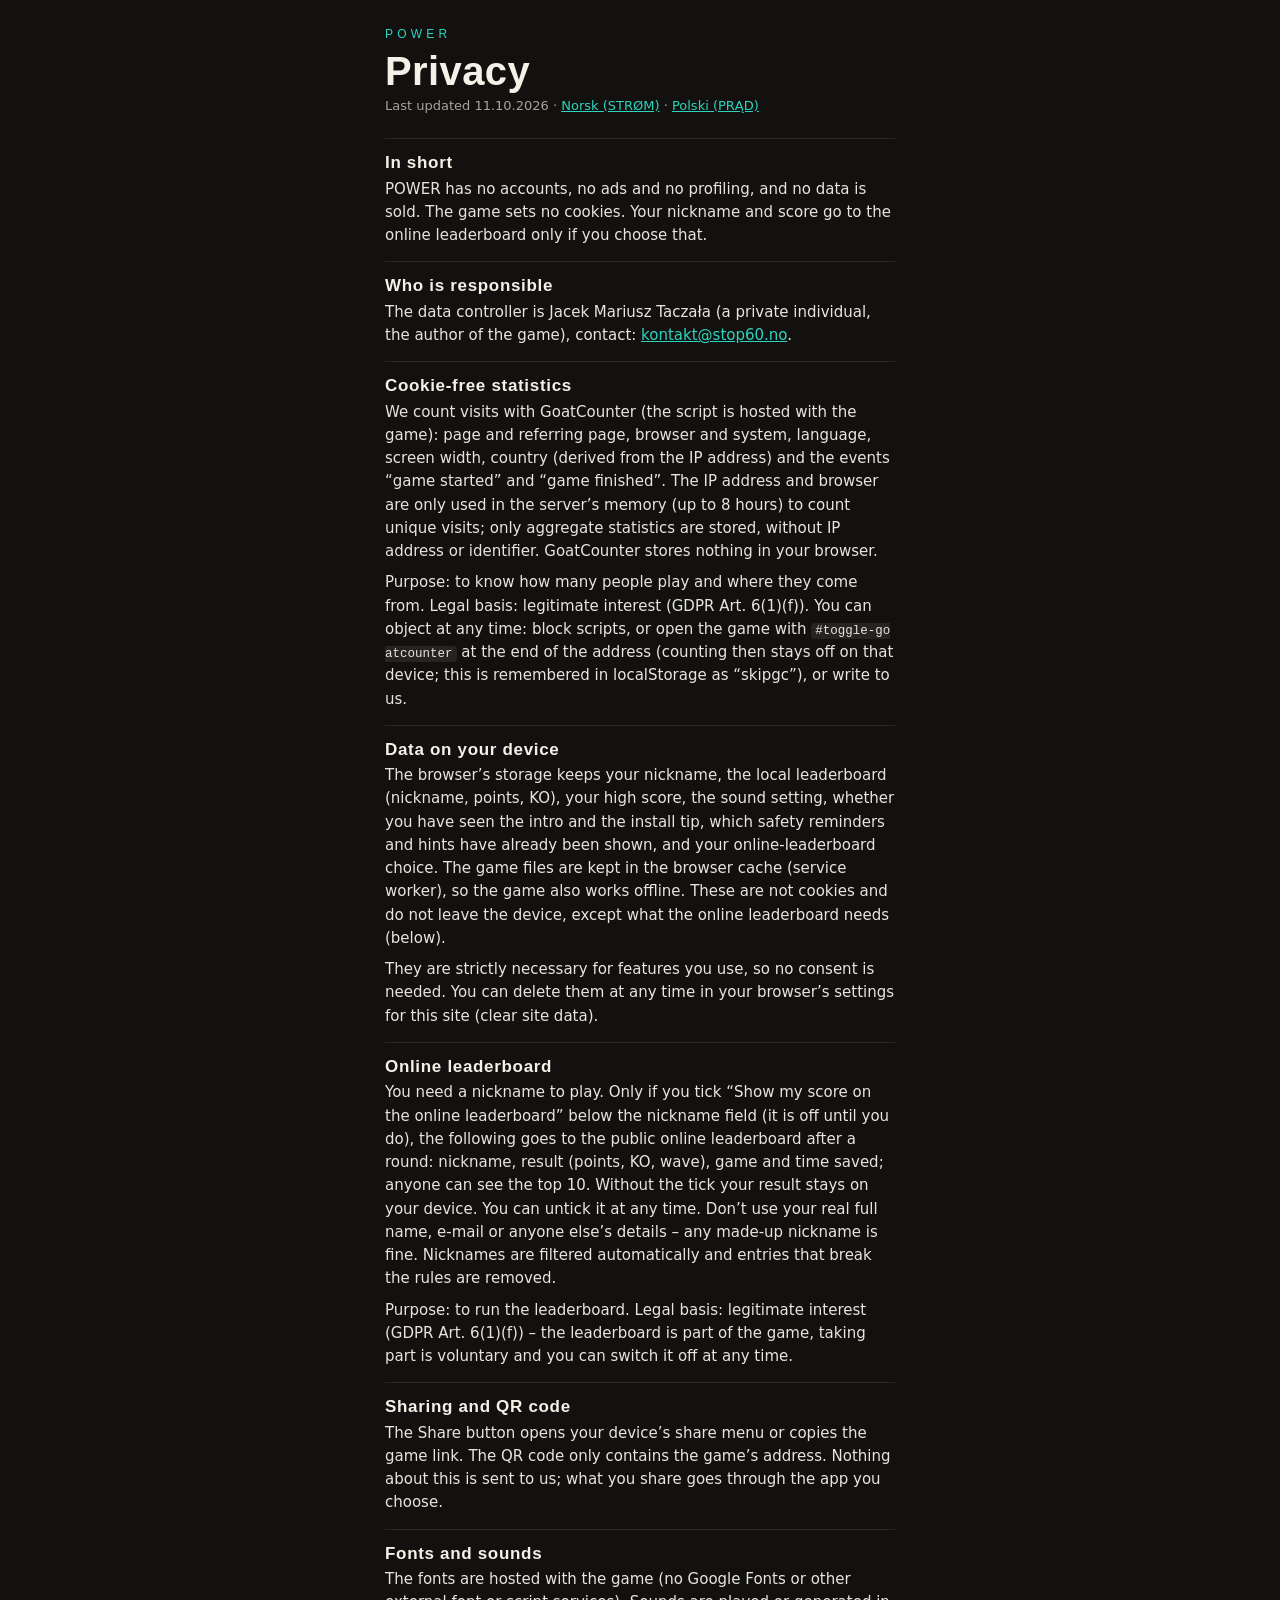
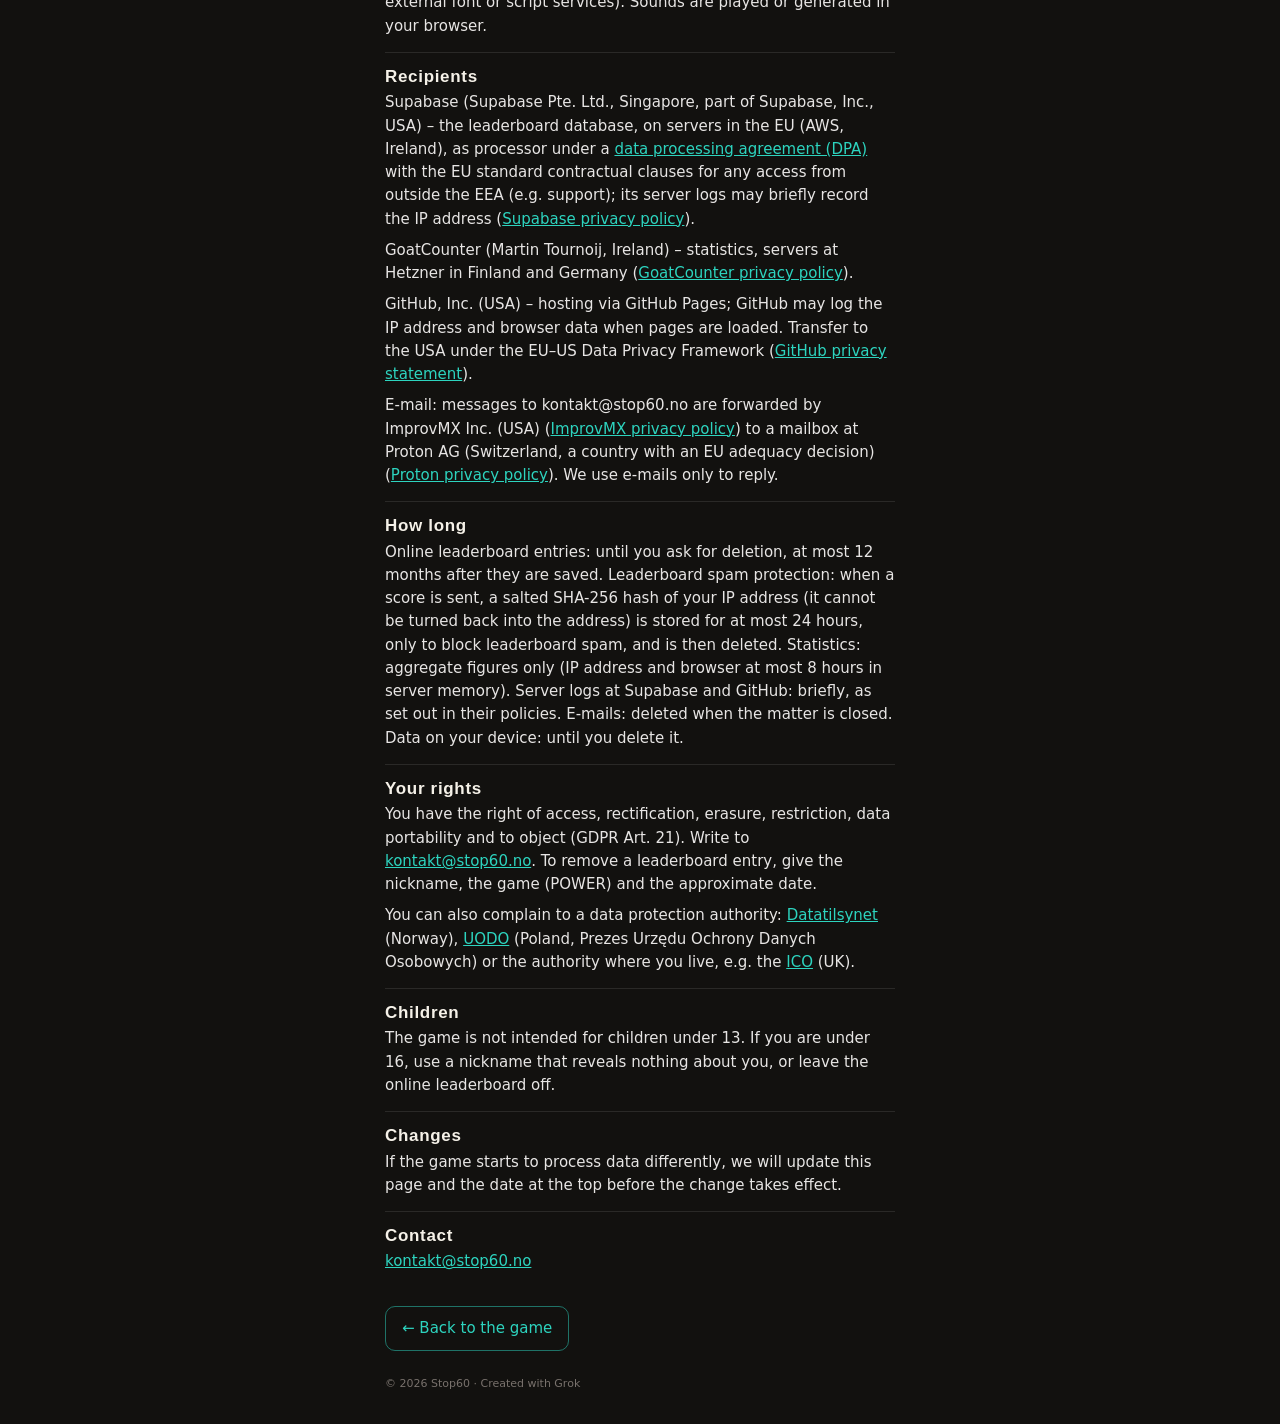
==== commit e8892205: "Privacy page(s): public contact back to kontakt@stop60.no (Proton address not shown); processors sec" ====
--- a/privacy/index.html
+++ b/privacy/index.html
@@ -23,7 +23,7 @@
 <p class="k">POWER</p>
 <h1>Privacy</h1>
 <p class="d">Last updated 11.10.2026 · <a href="/strom/personvern/" hreflang="nb">Norsk (STRØM)</a> · <a href="/prad/prywatnosc/" hreflang="pl">Polski (PRĄD)</a></p>
-<section><h2>In short</h2><p>POWER has no accounts, no ads and no profiling, and no data is sold. The game sets no cookies. Your nickname and score go to the online leaderboard only if you choose that.</p></section><section><h2>Who is responsible</h2><p>The data controller is Jacek Mariusz Taczała (a private individual, the author of the game), contact: <a class="em" href="#" data-u="stop60.kontakt" data-d="proton.me" rel="nofollow">stop60.kontakt&#64;proton.me</a>.</p></section><section><h2>Cookie-free statistics</h2><p>We count visits with GoatCounter (the script is hosted with the game): page and referring page, browser and system, language, screen width, country (derived from the IP address) and the events “game started” and “game finished”. The IP address and browser are only used in the server’s memory (up to 8 hours) to count unique visits; only aggregate statistics are stored, without IP address or identifier. GoatCounter stores nothing in your browser.</p><p>Purpose: to know how many people play and where they come from. Legal basis: legitimate interest (GDPR Art. 6(1)(f)). You can object at any time: block scripts, or open the game with <code>#toggle-goatcounter</code> at the end of the address (counting then stays off on that device; this is remembered in localStorage as “skipgc”), or write to us.</p></section><section><h2>Data on your device</h2><p>The browser’s storage keeps your nickname, the local leaderboard (nickname, points, KO), your high score, the sound setting, whether you have seen the intro and the install tip, which safety reminders and hints have already been shown, and your online-leaderboard choice. The game files are kept in the browser cache (service worker), so the game also works offline. These are not cookies and do not leave the device, except what the online leaderboard needs (below).</p><p>They are strictly necessary for features you use, so no consent is needed. You can delete them at any time in your browser’s settings for this site (clear site data).</p></section><section><h2>Online leaderboard</h2><p>You need a nickname to play. Only if you tick “Show my score on the online leaderboard” below the nickname field (it is off until you do), the following goes to the public online leaderboard after a round: nickname, result (points, KO, wave), game and time saved; anyone can see the top 10. Without the tick your result stays on your device. You can untick it at any time. Don’t use your real full name, e-mail or anyone else’s details – any made-up nickname is fine. Nicknames are filtered automatically and entries that break the rules are removed.</p><p>Purpose: to run the leaderboard. Legal basis: legitimate interest (GDPR Art. 6(1)(f)) – the leaderboard is part of the game, taking part is voluntary and you can switch it off at any time.</p></section><section><h2>Sharing and QR code</h2><p>The Share button opens your device’s share menu or copies the game link. The QR code only contains the game’s address. Nothing about this is sent to us; what you share goes through the app you choose.</p></section><section><h2>Fonts and sounds</h2><p>The fonts are hosted with the game (no Google Fonts or other external font or script services). Sounds are played or generated in your browser.</p></section><section><h2>Recipients</h2><p>Supabase (Supabase Pte. Ltd., Singapore, part of Supabase, Inc., USA) – the leaderboard database, on servers in the EU (AWS, Ireland), as processor under a <a href="https://supabase.com/legal/dpa" rel="noopener">data processing agreement (DPA)</a> with the EU standard contractual clauses for any access from outside the EEA (e.g. support); its server logs may briefly record the IP address (<a href="https://supabase.com/privacy" rel="noopener">Supabase privacy policy</a>).</p><p>GoatCounter (Martin Tournoij, Ireland) – statistics, servers at Hetzner in Finland and Germany (<a href="https://www.goatcounter.com/help/privacy" rel="noopener">GoatCounter privacy policy</a>).</p><p>GitHub, Inc. (USA) – hosting via GitHub Pages; GitHub may log the IP address and browser data when pages are loaded. Transfer to the USA under the EU–US Data Privacy Framework (<a href="https://docs.github.com/en/site-policy/privacy-policies/github-general-privacy-statement" rel="noopener">GitHub privacy statement</a>).</p><p>E-mail: messages to stop60.kontakt&#64;proton.me are kept by Proton AG (Switzerland, a country with an EU adequacy decision) (<a href="https://proton.me/legal/privacy" rel="noopener">Proton privacy policy</a>); messages to stop60.no addresses are first forwarded by ImprovMX Inc. (USA) (<a href="https://improvmx.com/transparency/privacy-policy/" rel="noopener">ImprovMX privacy policy</a>). We use e-mails only to reply.</p></section><section><h2>How long</h2><p>Online leaderboard entries: until you ask for deletion, at most 12 months after they are saved. Leaderboard spam protection: when a score is sent, a salted SHA-256 hash of your IP address (it cannot be turned back into the address) is stored for at most 24 hours, only to block leaderboard spam, and is then deleted. Statistics: aggregate figures only (IP address and browser at most 8 hours in server memory). Server logs at Supabase and GitHub: briefly, as set out in their policies. E-mails: deleted when the matter is closed. Data on your device: until you delete it.</p></section><section><h2>Your rights</h2><p>You have the right of access, rectification, erasure, restriction, data portability and to object (GDPR Art. 21). Write to <a class="em" href="#" data-u="stop60.kontakt" data-d="proton.me" rel="nofollow">stop60.kontakt&#64;proton.me</a>. To remove a leaderboard entry, give the nickname, the game (POWER) and the approximate date.</p><p>You can also complain to a data protection authority: <a href="https://www.datatilsynet.no/" rel="noopener">Datatilsynet</a> (Norway), <a href="https://uodo.gov.pl/" rel="noopener">UODO</a> (Poland, Prezes Urzędu Ochrony Danych Osobowych) or the authority where you live, e.g. the <a href="https://ico.org.uk/" rel="noopener">ICO</a> (UK).</p></section><section><h2>Children</h2><p>The game is not intended for children under 13. If you are under 16, use a nickname that reveals nothing about you, or leave the online leaderboard off.</p></section><section><h2>Changes</h2><p>If the game starts to process data differently, we will update this page and the date at the top before the change takes effect.</p></section><section><h2>Contact</h2><p><a class="em" href="#" data-u="stop60.kontakt" data-d="proton.me" rel="nofollow">stop60.kontakt&#64;proton.me</a></p></section>
+<section><h2>In short</h2><p>POWER has no accounts, no ads and no profiling, and no data is sold. The game sets no cookies. Your nickname and score go to the online leaderboard only if you choose that.</p></section><section><h2>Who is responsible</h2><p>The data controller is Jacek Mariusz Taczała (a private individual, the author of the game), contact: <a class="em" href="#" data-u="kontakt" data-d="stop60.no" rel="nofollow">kontakt&#64;stop60.no</a>.</p></section><section><h2>Cookie-free statistics</h2><p>We count visits with GoatCounter (the script is hosted with the game): page and referring page, browser and system, language, screen width, country (derived from the IP address) and the events “game started” and “game finished”. The IP address and browser are only used in the server’s memory (up to 8 hours) to count unique visits; only aggregate statistics are stored, without IP address or identifier. GoatCounter stores nothing in your browser.</p><p>Purpose: to know how many people play and where they come from. Legal basis: legitimate interest (GDPR Art. 6(1)(f)). You can object at any time: block scripts, or open the game with <code>#toggle-goatcounter</code> at the end of the address (counting then stays off on that device; this is remembered in localStorage as “skipgc”), or write to us.</p></section><section><h2>Data on your device</h2><p>The browser’s storage keeps your nickname, the local leaderboard (nickname, points, KO), your high score, the sound setting, whether you have seen the intro and the install tip, which safety reminders and hints have already been shown, and your online-leaderboard choice. The game files are kept in the browser cache (service worker), so the game also works offline. These are not cookies and do not leave the device, except what the online leaderboard needs (below).</p><p>They are strictly necessary for features you use, so no consent is needed. You can delete them at any time in your browser’s settings for this site (clear site data).</p></section><section><h2>Online leaderboard</h2><p>You need a nickname to play. Only if you tick “Show my score on the online leaderboard” below the nickname field (it is off until you do), the following goes to the public online leaderboard after a round: nickname, result (points, KO, wave), game and time saved; anyone can see the top 10. Without the tick your result stays on your device. You can untick it at any time. Don’t use your real full name, e-mail or anyone else’s details – any made-up nickname is fine. Nicknames are filtered automatically and entries that break the rules are removed.</p><p>Purpose: to run the leaderboard. Legal basis: legitimate interest (GDPR Art. 6(1)(f)) – the leaderboard is part of the game, taking part is voluntary and you can switch it off at any time.</p></section><section><h2>Sharing and QR code</h2><p>The Share button opens your device’s share menu or copies the game link. The QR code only contains the game’s address. Nothing about this is sent to us; what you share goes through the app you choose.</p></section><section><h2>Fonts and sounds</h2><p>The fonts are hosted with the game (no Google Fonts or other external font or script services). Sounds are played or generated in your browser.</p></section><section><h2>Recipients</h2><p>Supabase (Supabase Pte. Ltd., Singapore, part of Supabase, Inc., USA) – the leaderboard database, on servers in the EU (AWS, Ireland), as processor under a <a href="https://supabase.com/legal/dpa" rel="noopener">data processing agreement (DPA)</a> with the EU standard contractual clauses for any access from outside the EEA (e.g. support); its server logs may briefly record the IP address (<a href="https://supabase.com/privacy" rel="noopener">Supabase privacy policy</a>).</p><p>GoatCounter (Martin Tournoij, Ireland) – statistics, servers at Hetzner in Finland and Germany (<a href="https://www.goatcounter.com/help/privacy" rel="noopener">GoatCounter privacy policy</a>).</p><p>GitHub, Inc. (USA) – hosting via GitHub Pages; GitHub may log the IP address and browser data when pages are loaded. Transfer to the USA under the EU–US Data Privacy Framework (<a href="https://docs.github.com/en/site-policy/privacy-policies/github-general-privacy-statement" rel="noopener">GitHub privacy statement</a>).</p><p>E-mail: messages to kontakt&#64;stop60.no are forwarded by ImprovMX Inc. (USA) (<a href="https://improvmx.com/transparency/privacy-policy/" rel="noopener">ImprovMX privacy policy</a>) to a mailbox at Proton AG (Switzerland, a country with an EU adequacy decision) (<a href="https://proton.me/legal/privacy" rel="noopener">Proton privacy policy</a>). We use e-mails only to reply.</p></section><section><h2>How long</h2><p>Online leaderboard entries: until you ask for deletion, at most 12 months after they are saved. Leaderboard spam protection: when a score is sent, a salted SHA-256 hash of your IP address (it cannot be turned back into the address) is stored for at most 24 hours, only to block leaderboard spam, and is then deleted. Statistics: aggregate figures only (IP address and browser at most 8 hours in server memory). Server logs at Supabase and GitHub: briefly, as set out in their policies. E-mails: deleted when the matter is closed. Data on your device: until you delete it.</p></section><section><h2>Your rights</h2><p>You have the right of access, rectification, erasure, restriction, data portability and to object (GDPR Art. 21). Write to <a class="em" href="#" data-u="kontakt" data-d="stop60.no" rel="nofollow">kontakt&#64;stop60.no</a>. To remove a leaderboard entry, give the nickname, the game (POWER) and the approximate date.</p><p>You can also complain to a data protection authority: <a href="https://www.datatilsynet.no/" rel="noopener">Datatilsynet</a> (Norway), <a href="https://uodo.gov.pl/" rel="noopener">UODO</a> (Poland, Prezes Urzędu Ochrony Danych Osobowych) or the authority where you live, e.g. the <a href="https://ico.org.uk/" rel="noopener">ICO</a> (UK).</p></section><section><h2>Children</h2><p>The game is not intended for children under 13. If you are under 16, use a nickname that reveals nothing about you, or leave the online leaderboard off.</p></section><section><h2>Changes</h2><p>If the game starts to process data differently, we will update this page and the date at the top before the change takes effect.</p></section><section><h2>Contact</h2><p><a class="em" href="#" data-u="kontakt" data-d="stop60.no" rel="nofollow">kontakt&#64;stop60.no</a></p></section>
 <a class="b" id="back" href="/power/">← Back to the game</a>
 <footer>© 2026 Stop60 · Created with Grok</footer>
 </main><script>/* e-mail links: address assembled at runtime (light anti-spam) */document.querySelectorAll("a.em").forEach(function(a){var m=a.dataset.u+String.fromCharCode(64)+a.dataset.d;a.href="mailto:"+m;a.textContent=m;});</script></body></html>
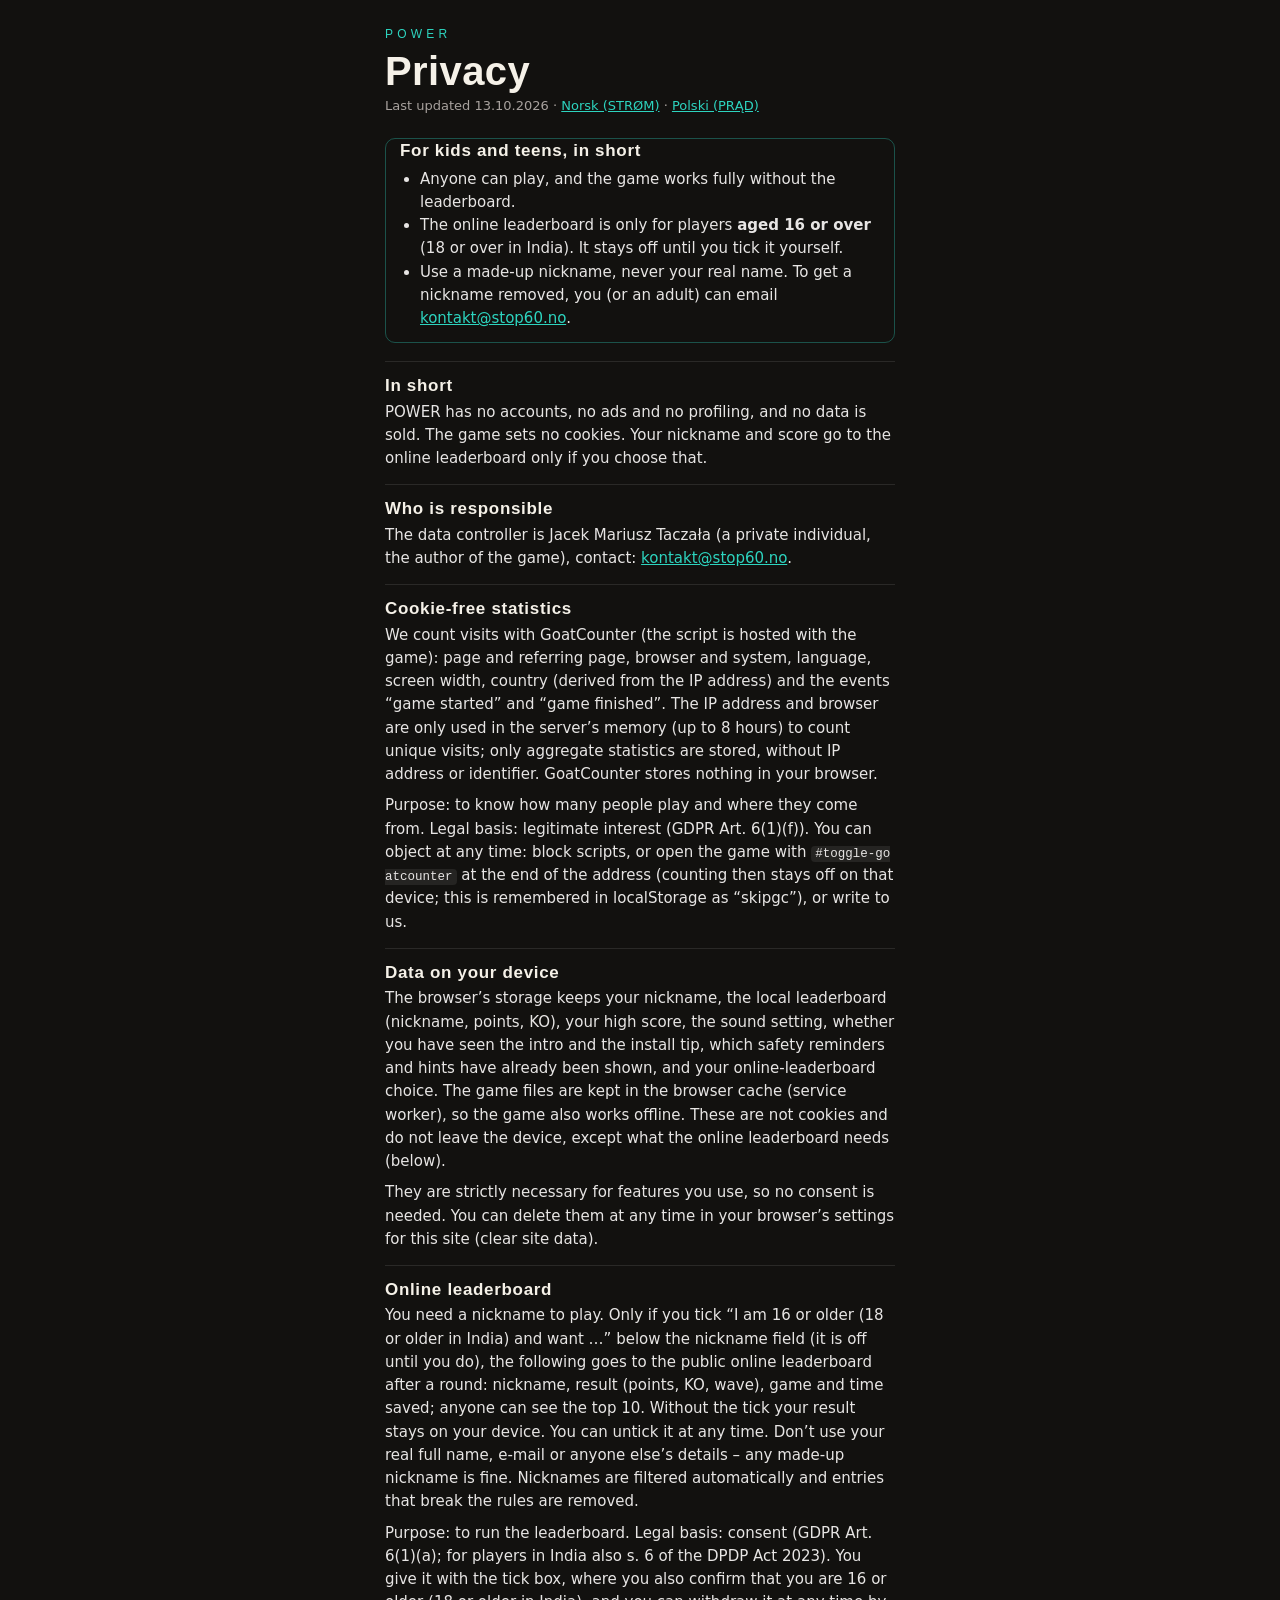
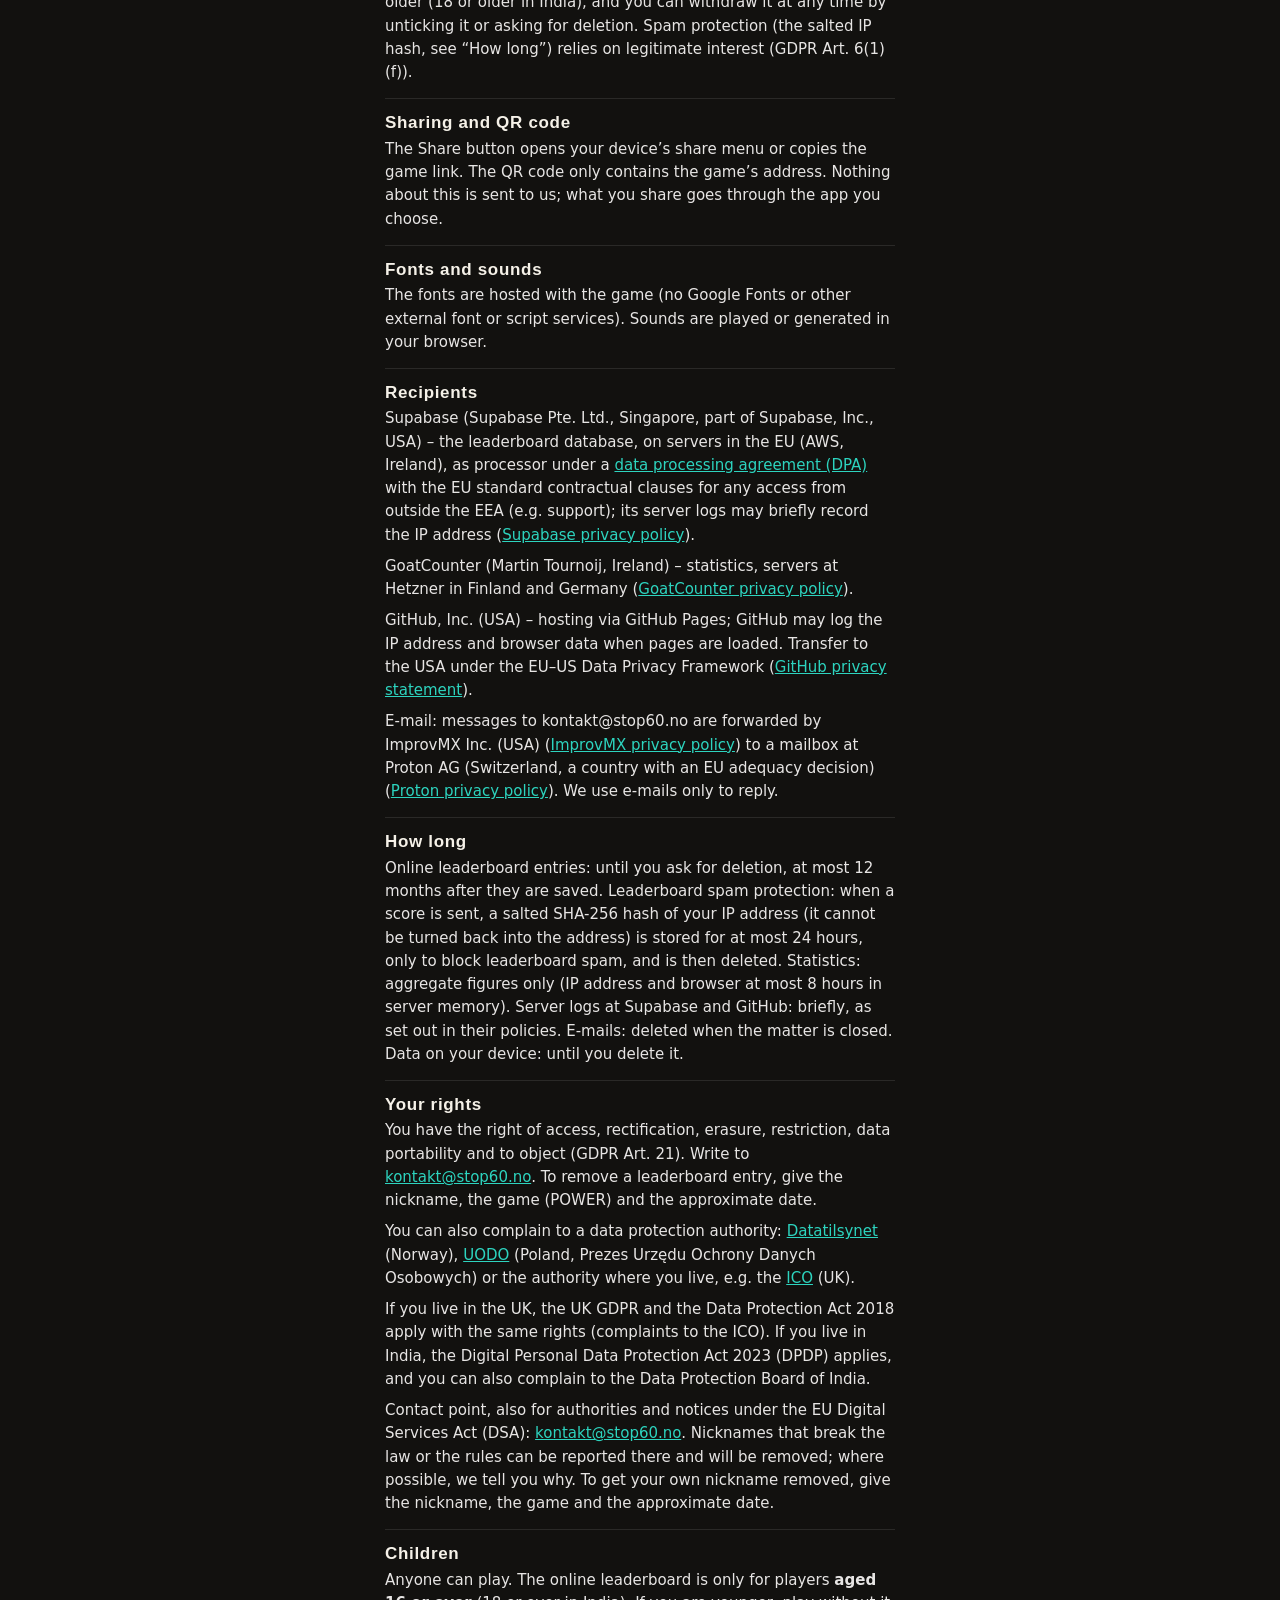
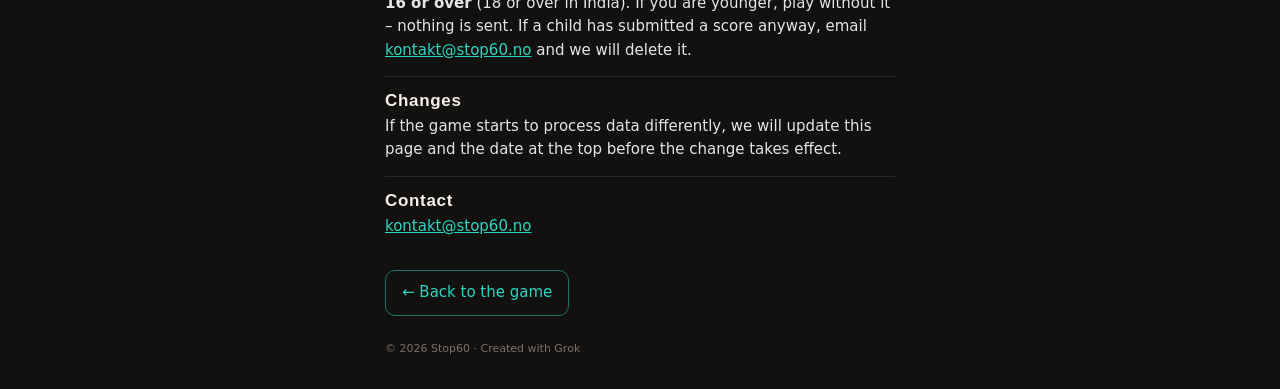
==== commit bb3923f6: "Leaderboard 16+ (18+ in India) opt-in text; privacy: consent basis (GDPR 6(1)(a)/DPDP), UK GDPR, DSA" ====
--- a/privacy/index.html
+++ b/privacy/index.html
@@ -19,11 +19,11 @@
 .b{display:inline-block;margin-top:18px;padding:10px 16px;border-radius:10px;border:1px solid rgba(45,212,191,.5);text-decoration:none;font-weight:500}
 footer{margin-top:24px;font-size:11px;color:#78716c}
 section p+p{margin-top:8px}code{font:12.5px/1.4 ui-monospace,SFMono-Regular,Menlo,monospace;background:rgba(255,255,255,.08);padding:1px 4px;border-radius:4px;word-break:break-all}
-</style></head><body><main>
+.kid{border:1px solid #2dd4bf55;border-radius:10px;padding:2px 14px 6px;margin:0 0 18px}.kid ul{margin:6px 0;padding-left:20px}</style></head><body><main>
 <p class="k">POWER</p>
 <h1>Privacy</h1>
-<p class="d">Last updated 11.10.2026 · <a href="/strom/personvern/" hreflang="nb">Norsk (STRØM)</a> · <a href="/prad/prywatnosc/" hreflang="pl">Polski (PRĄD)</a></p>
-<section><h2>In short</h2><p>POWER has no accounts, no ads and no profiling, and no data is sold. The game sets no cookies. Your nickname and score go to the online leaderboard only if you choose that.</p></section><section><h2>Who is responsible</h2><p>The data controller is Jacek Mariusz Taczała (a private individual, the author of the game), contact: <a class="em" href="#" data-u="kontakt" data-d="stop60.no" rel="nofollow">kontakt&#64;stop60.no</a>.</p></section><section><h2>Cookie-free statistics</h2><p>We count visits with GoatCounter (the script is hosted with the game): page and referring page, browser and system, language, screen width, country (derived from the IP address) and the events “game started” and “game finished”. The IP address and browser are only used in the server’s memory (up to 8 hours) to count unique visits; only aggregate statistics are stored, without IP address or identifier. GoatCounter stores nothing in your browser.</p><p>Purpose: to know how many people play and where they come from. Legal basis: legitimate interest (GDPR Art. 6(1)(f)). You can object at any time: block scripts, or open the game with <code>#toggle-goatcounter</code> at the end of the address (counting then stays off on that device; this is remembered in localStorage as “skipgc”), or write to us.</p></section><section><h2>Data on your device</h2><p>The browser’s storage keeps your nickname, the local leaderboard (nickname, points, KO), your high score, the sound setting, whether you have seen the intro and the install tip, which safety reminders and hints have already been shown, and your online-leaderboard choice. The game files are kept in the browser cache (service worker), so the game also works offline. These are not cookies and do not leave the device, except what the online leaderboard needs (below).</p><p>They are strictly necessary for features you use, so no consent is needed. You can delete them at any time in your browser’s settings for this site (clear site data).</p></section><section><h2>Online leaderboard</h2><p>You need a nickname to play. Only if you tick “Show my score on the online leaderboard” below the nickname field (it is off until you do), the following goes to the public online leaderboard after a round: nickname, result (points, KO, wave), game and time saved; anyone can see the top 10. Without the tick your result stays on your device. You can untick it at any time. Don’t use your real full name, e-mail or anyone else’s details – any made-up nickname is fine. Nicknames are filtered automatically and entries that break the rules are removed.</p><p>Purpose: to run the leaderboard. Legal basis: legitimate interest (GDPR Art. 6(1)(f)) – the leaderboard is part of the game, taking part is voluntary and you can switch it off at any time.</p></section><section><h2>Sharing and QR code</h2><p>The Share button opens your device’s share menu or copies the game link. The QR code only contains the game’s address. Nothing about this is sent to us; what you share goes through the app you choose.</p></section><section><h2>Fonts and sounds</h2><p>The fonts are hosted with the game (no Google Fonts or other external font or script services). Sounds are played or generated in your browser.</p></section><section><h2>Recipients</h2><p>Supabase (Supabase Pte. Ltd., Singapore, part of Supabase, Inc., USA) – the leaderboard database, on servers in the EU (AWS, Ireland), as processor under a <a href="https://supabase.com/legal/dpa" rel="noopener">data processing agreement (DPA)</a> with the EU standard contractual clauses for any access from outside the EEA (e.g. support); its server logs may briefly record the IP address (<a href="https://supabase.com/privacy" rel="noopener">Supabase privacy policy</a>).</p><p>GoatCounter (Martin Tournoij, Ireland) – statistics, servers at Hetzner in Finland and Germany (<a href="https://www.goatcounter.com/help/privacy" rel="noopener">GoatCounter privacy policy</a>).</p><p>GitHub, Inc. (USA) – hosting via GitHub Pages; GitHub may log the IP address and browser data when pages are loaded. Transfer to the USA under the EU–US Data Privacy Framework (<a href="https://docs.github.com/en/site-policy/privacy-policies/github-general-privacy-statement" rel="noopener">GitHub privacy statement</a>).</p><p>E-mail: messages to kontakt&#64;stop60.no are forwarded by ImprovMX Inc. (USA) (<a href="https://improvmx.com/transparency/privacy-policy/" rel="noopener">ImprovMX privacy policy</a>) to a mailbox at Proton AG (Switzerland, a country with an EU adequacy decision) (<a href="https://proton.me/legal/privacy" rel="noopener">Proton privacy policy</a>). We use e-mails only to reply.</p></section><section><h2>How long</h2><p>Online leaderboard entries: until you ask for deletion, at most 12 months after they are saved. Leaderboard spam protection: when a score is sent, a salted SHA-256 hash of your IP address (it cannot be turned back into the address) is stored for at most 24 hours, only to block leaderboard spam, and is then deleted. Statistics: aggregate figures only (IP address and browser at most 8 hours in server memory). Server logs at Supabase and GitHub: briefly, as set out in their policies. E-mails: deleted when the matter is closed. Data on your device: until you delete it.</p></section><section><h2>Your rights</h2><p>You have the right of access, rectification, erasure, restriction, data portability and to object (GDPR Art. 21). Write to <a class="em" href="#" data-u="kontakt" data-d="stop60.no" rel="nofollow">kontakt&#64;stop60.no</a>. To remove a leaderboard entry, give the nickname, the game (POWER) and the approximate date.</p><p>You can also complain to a data protection authority: <a href="https://www.datatilsynet.no/" rel="noopener">Datatilsynet</a> (Norway), <a href="https://uodo.gov.pl/" rel="noopener">UODO</a> (Poland, Prezes Urzędu Ochrony Danych Osobowych) or the authority where you live, e.g. the <a href="https://ico.org.uk/" rel="noopener">ICO</a> (UK).</p></section><section><h2>Children</h2><p>The game is not intended for children under 13. If you are under 16, use a nickname that reveals nothing about you, or leave the online leaderboard off.</p></section><section><h2>Changes</h2><p>If the game starts to process data differently, we will update this page and the date at the top before the change takes effect.</p></section><section><h2>Contact</h2><p><a class="em" href="#" data-u="kontakt" data-d="stop60.no" rel="nofollow">kontakt&#64;stop60.no</a></p></section>
+<p class="d">Last updated 13.10.2026 · <a href="/strom/personvern/" hreflang="nb">Norsk (STRØM)</a> · <a href="/prad/prywatnosc/" hreflang="pl">Polski (PRĄD)</a></p>
+<!--k6--><section class="kid"><h2>For kids and teens, in short</h2><ul><li>Anyone can play, and the game works fully without the leaderboard.</li><li>The online leaderboard is only for players <strong>aged 16 or over</strong> (18 or over in India). It stays off until you tick it yourself.</li><li>Use a made-up nickname, never your real name. To get a nickname removed, you (or an adult) can email <a class="em" href="#" data-u="kontakt" data-d="stop60.no" rel="nofollow">kontakt&#64;stop60.no</a>.</li></ul></section><section><h2>In short</h2><p>POWER has no accounts, no ads and no profiling, and no data is sold. The game sets no cookies. Your nickname and score go to the online leaderboard only if you choose that.</p></section><section><h2>Who is responsible</h2><p>The data controller is Jacek Mariusz Taczała (a private individual, the author of the game), contact: <a class="em" href="#" data-u="kontakt" data-d="stop60.no" rel="nofollow">kontakt&#64;stop60.no</a>.</p></section><section><h2>Cookie-free statistics</h2><p>We count visits with GoatCounter (the script is hosted with the game): page and referring page, browser and system, language, screen width, country (derived from the IP address) and the events “game started” and “game finished”. The IP address and browser are only used in the server’s memory (up to 8 hours) to count unique visits; only aggregate statistics are stored, without IP address or identifier. GoatCounter stores nothing in your browser.</p><p>Purpose: to know how many people play and where they come from. Legal basis: legitimate interest (GDPR Art. 6(1)(f)). You can object at any time: block scripts, or open the game with <code>#toggle-goatcounter</code> at the end of the address (counting then stays off on that device; this is remembered in localStorage as “skipgc”), or write to us.</p></section><section><h2>Data on your device</h2><p>The browser’s storage keeps your nickname, the local leaderboard (nickname, points, KO), your high score, the sound setting, whether you have seen the intro and the install tip, which safety reminders and hints have already been shown, and your online-leaderboard choice. The game files are kept in the browser cache (service worker), so the game also works offline. These are not cookies and do not leave the device, except what the online leaderboard needs (below).</p><p>They are strictly necessary for features you use, so no consent is needed. You can delete them at any time in your browser’s settings for this site (clear site data).</p></section><section><h2>Online leaderboard</h2><p>You need a nickname to play. Only if you tick “I am 16 or older (18 or older in India) and want …” below the nickname field (it is off until you do), the following goes to the public online leaderboard after a round: nickname, result (points, KO, wave), game and time saved; anyone can see the top 10. Without the tick your result stays on your device. You can untick it at any time. Don’t use your real full name, e-mail or anyone else’s details – any made-up nickname is fine. Nicknames are filtered automatically and entries that break the rules are removed.</p><p>Purpose: to run the leaderboard. Legal basis: consent (GDPR Art. 6(1)(a); for players in India also s. 6 of the DPDP Act 2023). You give it with the tick box, where you also confirm that you are 16 or older (18 or older in India), and you can withdraw it at any time by unticking it or asking for deletion. Spam protection (the salted IP hash, see “How long”) relies on legitimate interest (GDPR Art. 6(1)(f)).</p></section><section><h2>Sharing and QR code</h2><p>The Share button opens your device’s share menu or copies the game link. The QR code only contains the game’s address. Nothing about this is sent to us; what you share goes through the app you choose.</p></section><section><h2>Fonts and sounds</h2><p>The fonts are hosted with the game (no Google Fonts or other external font or script services). Sounds are played or generated in your browser.</p></section><section><h2>Recipients</h2><p>Supabase (Supabase Pte. Ltd., Singapore, part of Supabase, Inc., USA) – the leaderboard database, on servers in the EU (AWS, Ireland), as processor under a <a href="https://supabase.com/legal/dpa" rel="noopener">data processing agreement (DPA)</a> with the EU standard contractual clauses for any access from outside the EEA (e.g. support); its server logs may briefly record the IP address (<a href="https://supabase.com/privacy" rel="noopener">Supabase privacy policy</a>).</p><p>GoatCounter (Martin Tournoij, Ireland) – statistics, servers at Hetzner in Finland and Germany (<a href="https://www.goatcounter.com/help/privacy" rel="noopener">GoatCounter privacy policy</a>).</p><p>GitHub, Inc. (USA) – hosting via GitHub Pages; GitHub may log the IP address and browser data when pages are loaded. Transfer to the USA under the EU–US Data Privacy Framework (<a href="https://docs.github.com/en/site-policy/privacy-policies/github-general-privacy-statement" rel="noopener">GitHub privacy statement</a>).</p><p>E-mail: messages to kontakt&#64;stop60.no are forwarded by ImprovMX Inc. (USA) (<a href="https://improvmx.com/transparency/privacy-policy/" rel="noopener">ImprovMX privacy policy</a>) to a mailbox at Proton AG (Switzerland, a country with an EU adequacy decision) (<a href="https://proton.me/legal/privacy" rel="noopener">Proton privacy policy</a>). We use e-mails only to reply.</p></section><section><h2>How long</h2><p>Online leaderboard entries: until you ask for deletion, at most 12 months after they are saved. Leaderboard spam protection: when a score is sent, a salted SHA-256 hash of your IP address (it cannot be turned back into the address) is stored for at most 24 hours, only to block leaderboard spam, and is then deleted. Statistics: aggregate figures only (IP address and browser at most 8 hours in server memory). Server logs at Supabase and GitHub: briefly, as set out in their policies. E-mails: deleted when the matter is closed. Data on your device: until you delete it.</p></section><section><h2>Your rights</h2><p>You have the right of access, rectification, erasure, restriction, data portability and to object (GDPR Art. 21). Write to <a class="em" href="#" data-u="kontakt" data-d="stop60.no" rel="nofollow">kontakt&#64;stop60.no</a>. To remove a leaderboard entry, give the nickname, the game (POWER) and the approximate date.</p><p>You can also complain to a data protection authority: <a href="https://www.datatilsynet.no/" rel="noopener">Datatilsynet</a> (Norway), <a href="https://uodo.gov.pl/" rel="noopener">UODO</a> (Poland, Prezes Urzędu Ochrony Danych Osobowych) or the authority where you live, e.g. the <a href="https://ico.org.uk/" rel="noopener">ICO</a> (UK).</p><p>If you live in the UK, the UK GDPR and the Data Protection Act 2018 apply with the same rights (complaints to the ICO). If you live in India, the Digital Personal Data Protection Act 2023 (DPDP) applies, and you can also complain to the Data Protection Board of India.</p><p>Contact point, also for authorities and notices under the EU Digital Services Act (DSA): <a class="em" href="#" data-u="kontakt" data-d="stop60.no" rel="nofollow">kontakt&#64;stop60.no</a>. Nicknames that break the law or the rules can be reported there and will be removed; where possible, we tell you why. To get your own nickname removed, give the nickname, the game and the approximate date.</p></section><section><h2>Children</h2><p>Anyone can play. The online leaderboard is only for players <strong>aged 16 or over</strong> (18 or over in India). If you are younger, play without it – nothing is sent. If a child has submitted a score anyway, email <a class="em" href="#" data-u="kontakt" data-d="stop60.no" rel="nofollow">kontakt&#64;stop60.no</a> and we will delete it.</p></section><section><h2>Changes</h2><p>If the game starts to process data differently, we will update this page and the date at the top before the change takes effect.</p></section><section><h2>Contact</h2><p><a class="em" href="#" data-u="kontakt" data-d="stop60.no" rel="nofollow">kontakt&#64;stop60.no</a></p></section>
 <a class="b" id="back" href="/power/">← Back to the game</a>
 <footer>© 2026 Stop60 · Created with Grok</footer>
 </main><script>/* e-mail links: address assembled at runtime (light anti-spam) */document.querySelectorAll("a.em").forEach(function(a){var m=a.dataset.u+String.fromCharCode(64)+a.dataset.d;a.href="mailto:"+m;a.textContent=m;});</script></body></html>
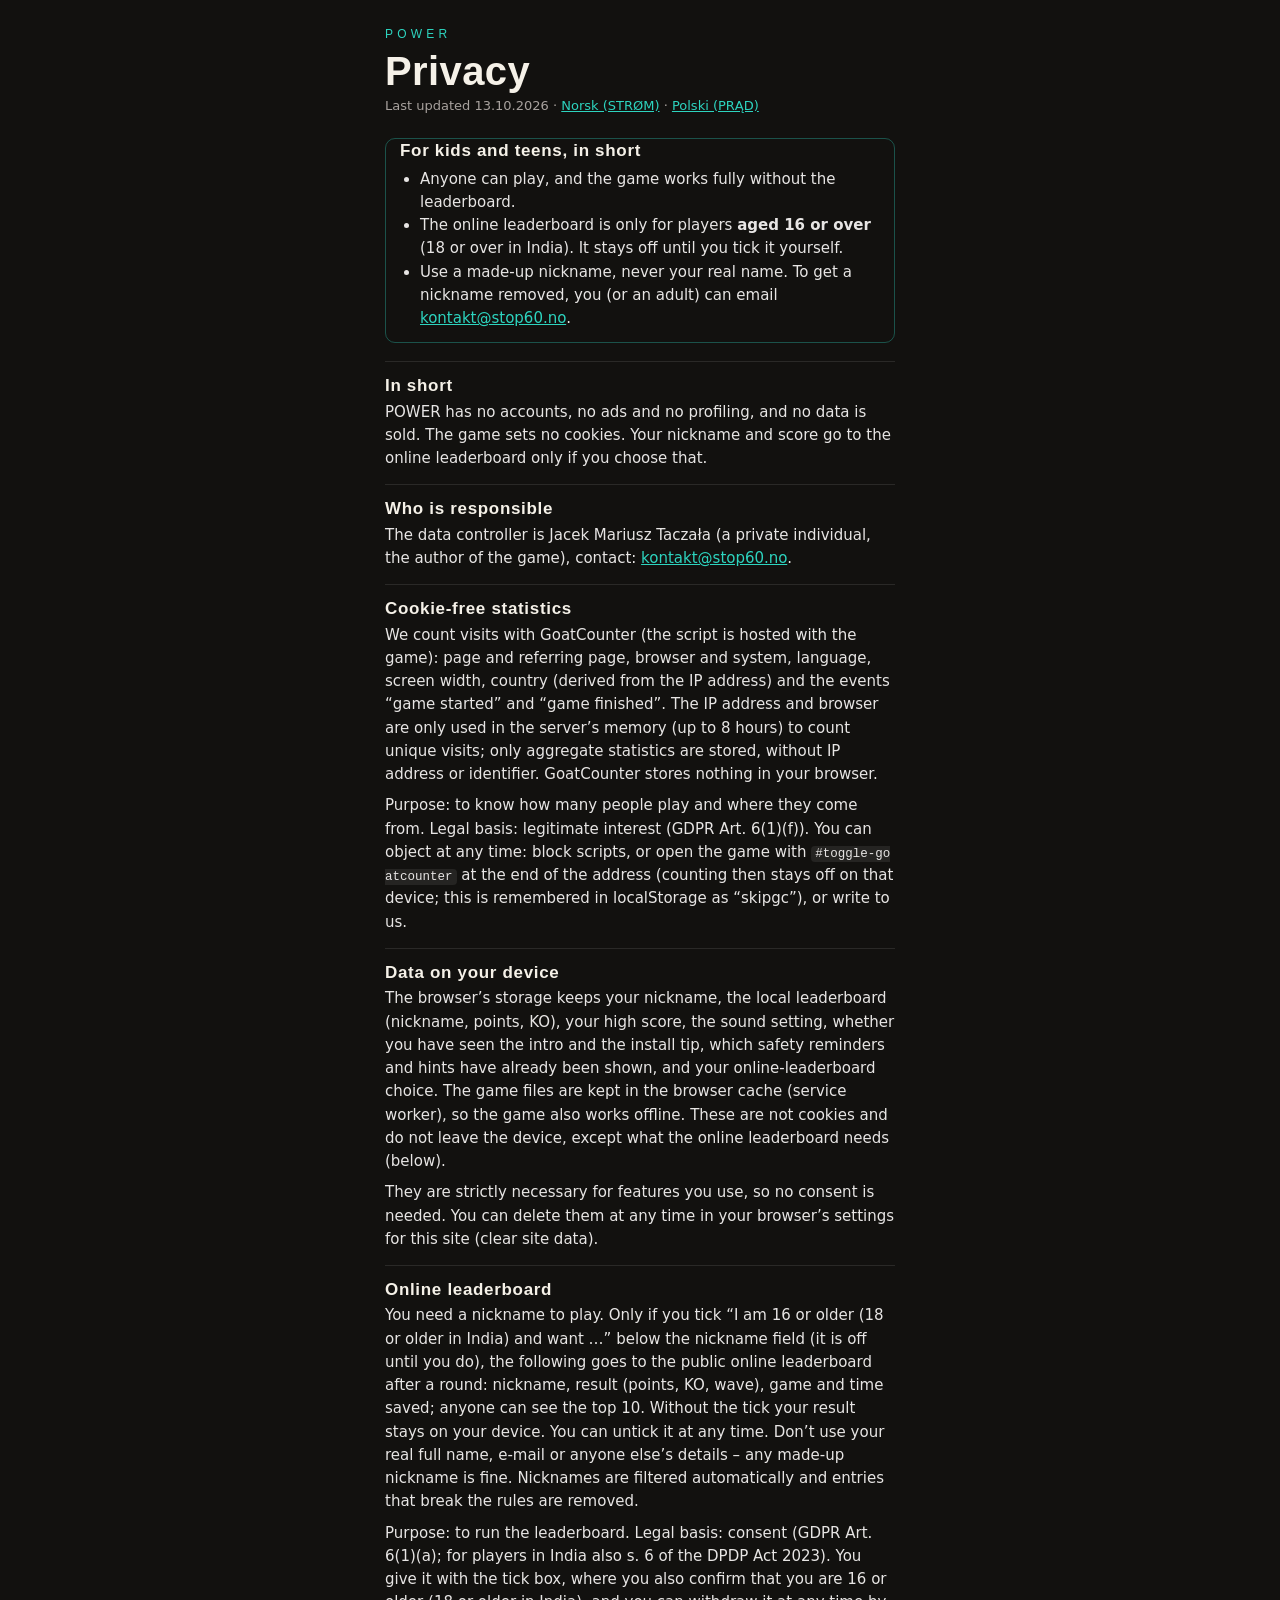
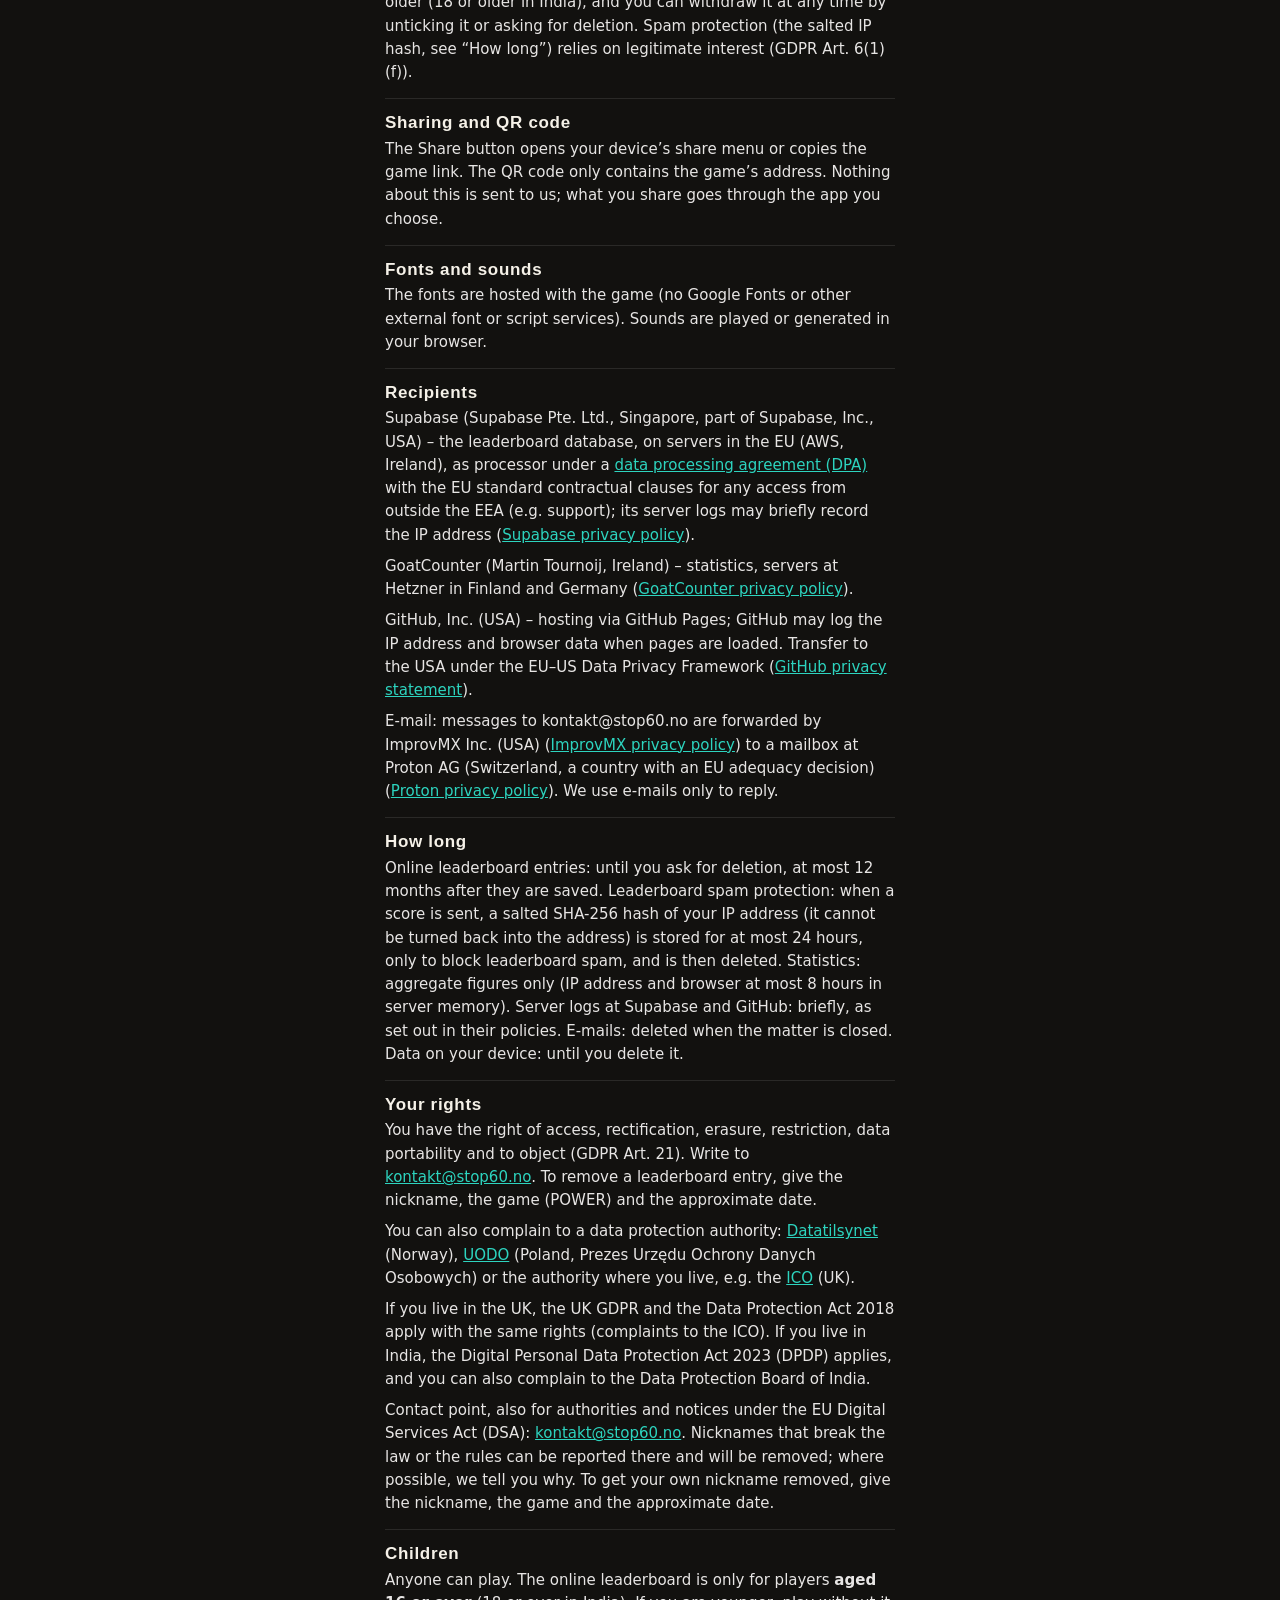
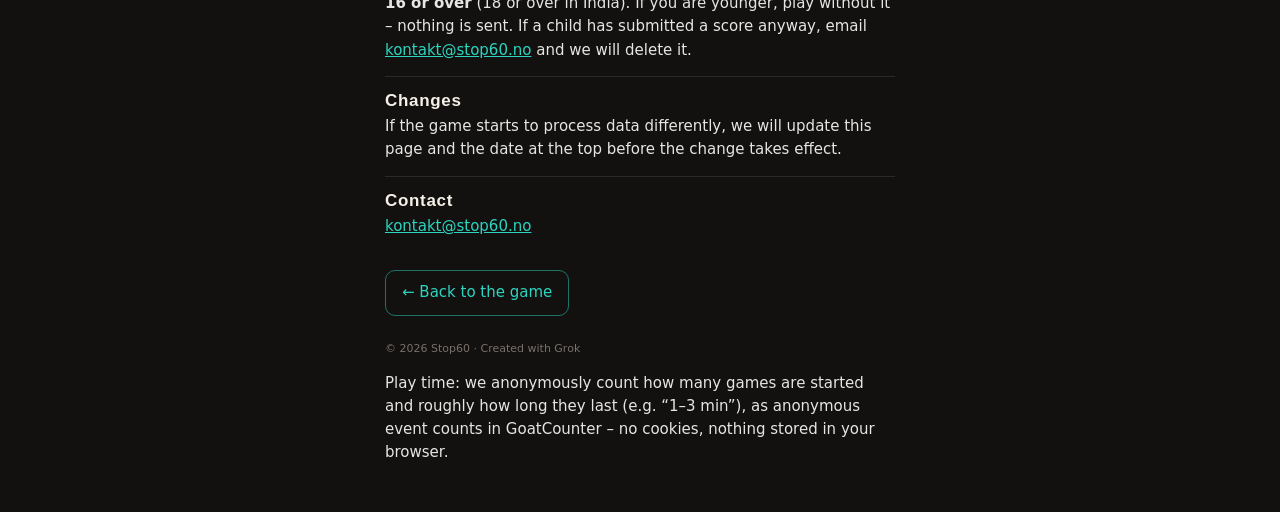
==== commit 46fa885e: "Anonymous play-time events (<game>-time-<bucket>) + privacy note; owner opt-out page" ====
--- a/privacy/index.html
+++ b/privacy/index.html
@@ -26,4 +26,4 @@
 <!--k6--><section class="kid"><h2>For kids and teens, in short</h2><ul><li>Anyone can play, and the game works fully without the leaderboard.</li><li>The online leaderboard is only for players <strong>aged 16 or over</strong> (18 or over in India). It stays off until you tick it yourself.</li><li>Use a made-up nickname, never your real name. To get a nickname removed, you (or an adult) can email <a class="em" href="#" data-u="kontakt" data-d="stop60.no" rel="nofollow">kontakt&#64;stop60.no</a>.</li></ul></section><section><h2>In short</h2><p>POWER has no accounts, no ads and no profiling, and no data is sold. The game sets no cookies. Your nickname and score go to the online leaderboard only if you choose that.</p></section><section><h2>Who is responsible</h2><p>The data controller is Jacek Mariusz Taczała (a private individual, the author of the game), contact: <a class="em" href="#" data-u="kontakt" data-d="stop60.no" rel="nofollow">kontakt&#64;stop60.no</a>.</p></section><section><h2>Cookie-free statistics</h2><p>We count visits with GoatCounter (the script is hosted with the game): page and referring page, browser and system, language, screen width, country (derived from the IP address) and the events “game started” and “game finished”. The IP address and browser are only used in the server’s memory (up to 8 hours) to count unique visits; only aggregate statistics are stored, without IP address or identifier. GoatCounter stores nothing in your browser.</p><p>Purpose: to know how many people play and where they come from. Legal basis: legitimate interest (GDPR Art. 6(1)(f)). You can object at any time: block scripts, or open the game with <code>#toggle-goatcounter</code> at the end of the address (counting then stays off on that device; this is remembered in localStorage as “skipgc”), or write to us.</p></section><section><h2>Data on your device</h2><p>The browser’s storage keeps your nickname, the local leaderboard (nickname, points, KO), your high score, the sound setting, whether you have seen the intro and the install tip, which safety reminders and hints have already been shown, and your online-leaderboard choice. The game files are kept in the browser cache (service worker), so the game also works offline. These are not cookies and do not leave the device, except what the online leaderboard needs (below).</p><p>They are strictly necessary for features you use, so no consent is needed. You can delete them at any time in your browser’s settings for this site (clear site data).</p></section><section><h2>Online leaderboard</h2><p>You need a nickname to play. Only if you tick “I am 16 or older (18 or older in India) and want …” below the nickname field (it is off until you do), the following goes to the public online leaderboard after a round: nickname, result (points, KO, wave), game and time saved; anyone can see the top 10. Without the tick your result stays on your device. You can untick it at any time. Don’t use your real full name, e-mail or anyone else’s details – any made-up nickname is fine. Nicknames are filtered automatically and entries that break the rules are removed.</p><p>Purpose: to run the leaderboard. Legal basis: consent (GDPR Art. 6(1)(a); for players in India also s. 6 of the DPDP Act 2023). You give it with the tick box, where you also confirm that you are 16 or older (18 or older in India), and you can withdraw it at any time by unticking it or asking for deletion. Spam protection (the salted IP hash, see “How long”) relies on legitimate interest (GDPR Art. 6(1)(f)).</p></section><section><h2>Sharing and QR code</h2><p>The Share button opens your device’s share menu or copies the game link. The QR code only contains the game’s address. Nothing about this is sent to us; what you share goes through the app you choose.</p></section><section><h2>Fonts and sounds</h2><p>The fonts are hosted with the game (no Google Fonts or other external font or script services). Sounds are played or generated in your browser.</p></section><section><h2>Recipients</h2><p>Supabase (Supabase Pte. Ltd., Singapore, part of Supabase, Inc., USA) – the leaderboard database, on servers in the EU (AWS, Ireland), as processor under a <a href="https://supabase.com/legal/dpa" rel="noopener">data processing agreement (DPA)</a> with the EU standard contractual clauses for any access from outside the EEA (e.g. support); its server logs may briefly record the IP address (<a href="https://supabase.com/privacy" rel="noopener">Supabase privacy policy</a>).</p><p>GoatCounter (Martin Tournoij, Ireland) – statistics, servers at Hetzner in Finland and Germany (<a href="https://www.goatcounter.com/help/privacy" rel="noopener">GoatCounter privacy policy</a>).</p><p>GitHub, Inc. (USA) – hosting via GitHub Pages; GitHub may log the IP address and browser data when pages are loaded. Transfer to the USA under the EU–US Data Privacy Framework (<a href="https://docs.github.com/en/site-policy/privacy-policies/github-general-privacy-statement" rel="noopener">GitHub privacy statement</a>).</p><p>E-mail: messages to kontakt&#64;stop60.no are forwarded by ImprovMX Inc. (USA) (<a href="https://improvmx.com/transparency/privacy-policy/" rel="noopener">ImprovMX privacy policy</a>) to a mailbox at Proton AG (Switzerland, a country with an EU adequacy decision) (<a href="https://proton.me/legal/privacy" rel="noopener">Proton privacy policy</a>). We use e-mails only to reply.</p></section><section><h2>How long</h2><p>Online leaderboard entries: until you ask for deletion, at most 12 months after they are saved. Leaderboard spam protection: when a score is sent, a salted SHA-256 hash of your IP address (it cannot be turned back into the address) is stored for at most 24 hours, only to block leaderboard spam, and is then deleted. Statistics: aggregate figures only (IP address and browser at most 8 hours in server memory). Server logs at Supabase and GitHub: briefly, as set out in their policies. E-mails: deleted when the matter is closed. Data on your device: until you delete it.</p></section><section><h2>Your rights</h2><p>You have the right of access, rectification, erasure, restriction, data portability and to object (GDPR Art. 21). Write to <a class="em" href="#" data-u="kontakt" data-d="stop60.no" rel="nofollow">kontakt&#64;stop60.no</a>. To remove a leaderboard entry, give the nickname, the game (POWER) and the approximate date.</p><p>You can also complain to a data protection authority: <a href="https://www.datatilsynet.no/" rel="noopener">Datatilsynet</a> (Norway), <a href="https://uodo.gov.pl/" rel="noopener">UODO</a> (Poland, Prezes Urzędu Ochrony Danych Osobowych) or the authority where you live, e.g. the <a href="https://ico.org.uk/" rel="noopener">ICO</a> (UK).</p><p>If you live in the UK, the UK GDPR and the Data Protection Act 2018 apply with the same rights (complaints to the ICO). If you live in India, the Digital Personal Data Protection Act 2023 (DPDP) applies, and you can also complain to the Data Protection Board of India.</p><p>Contact point, also for authorities and notices under the EU Digital Services Act (DSA): <a class="em" href="#" data-u="kontakt" data-d="stop60.no" rel="nofollow">kontakt&#64;stop60.no</a>. Nicknames that break the law or the rules can be reported there and will be removed; where possible, we tell you why. To get your own nickname removed, give the nickname, the game and the approximate date.</p></section><section><h2>Children</h2><p>Anyone can play. The online leaderboard is only for players <strong>aged 16 or over</strong> (18 or over in India). If you are younger, play without it – nothing is sent. If a child has submitted a score anyway, email <a class="em" href="#" data-u="kontakt" data-d="stop60.no" rel="nofollow">kontakt&#64;stop60.no</a> and we will delete it.</p></section><section><h2>Changes</h2><p>If the game starts to process data differently, we will update this page and the date at the top before the change takes effect.</p></section><section><h2>Contact</h2><p><a class="em" href="#" data-u="kontakt" data-d="stop60.no" rel="nofollow">kontakt&#64;stop60.no</a></p></section>
 <a class="b" id="back" href="/power/">← Back to the game</a>
 <footer>© 2026 Stop60 · Created with Grok</footer>
-</main><script>/* e-mail links: address assembled at runtime (light anti-spam) */document.querySelectorAll("a.em").forEach(function(a){var m=a.dataset.u+String.fromCharCode(64)+a.dataset.d;a.href="mailto:"+m;a.textContent=m;});</script></body></html>
+<p class="gc-time">Play time: we anonymously count how many games are started and roughly how long they last (e.g. “1–3 min”), as anonymous event counts in GoatCounter – no cookies, nothing stored in your browser.</p></main><script>/* e-mail links: address assembled at runtime (light anti-spam) */document.querySelectorAll("a.em").forEach(function(a){var m=a.dataset.u+String.fromCharCode(64)+a.dataset.d;a.href="mailto:"+m;a.textContent=m;});</script></body></html>
